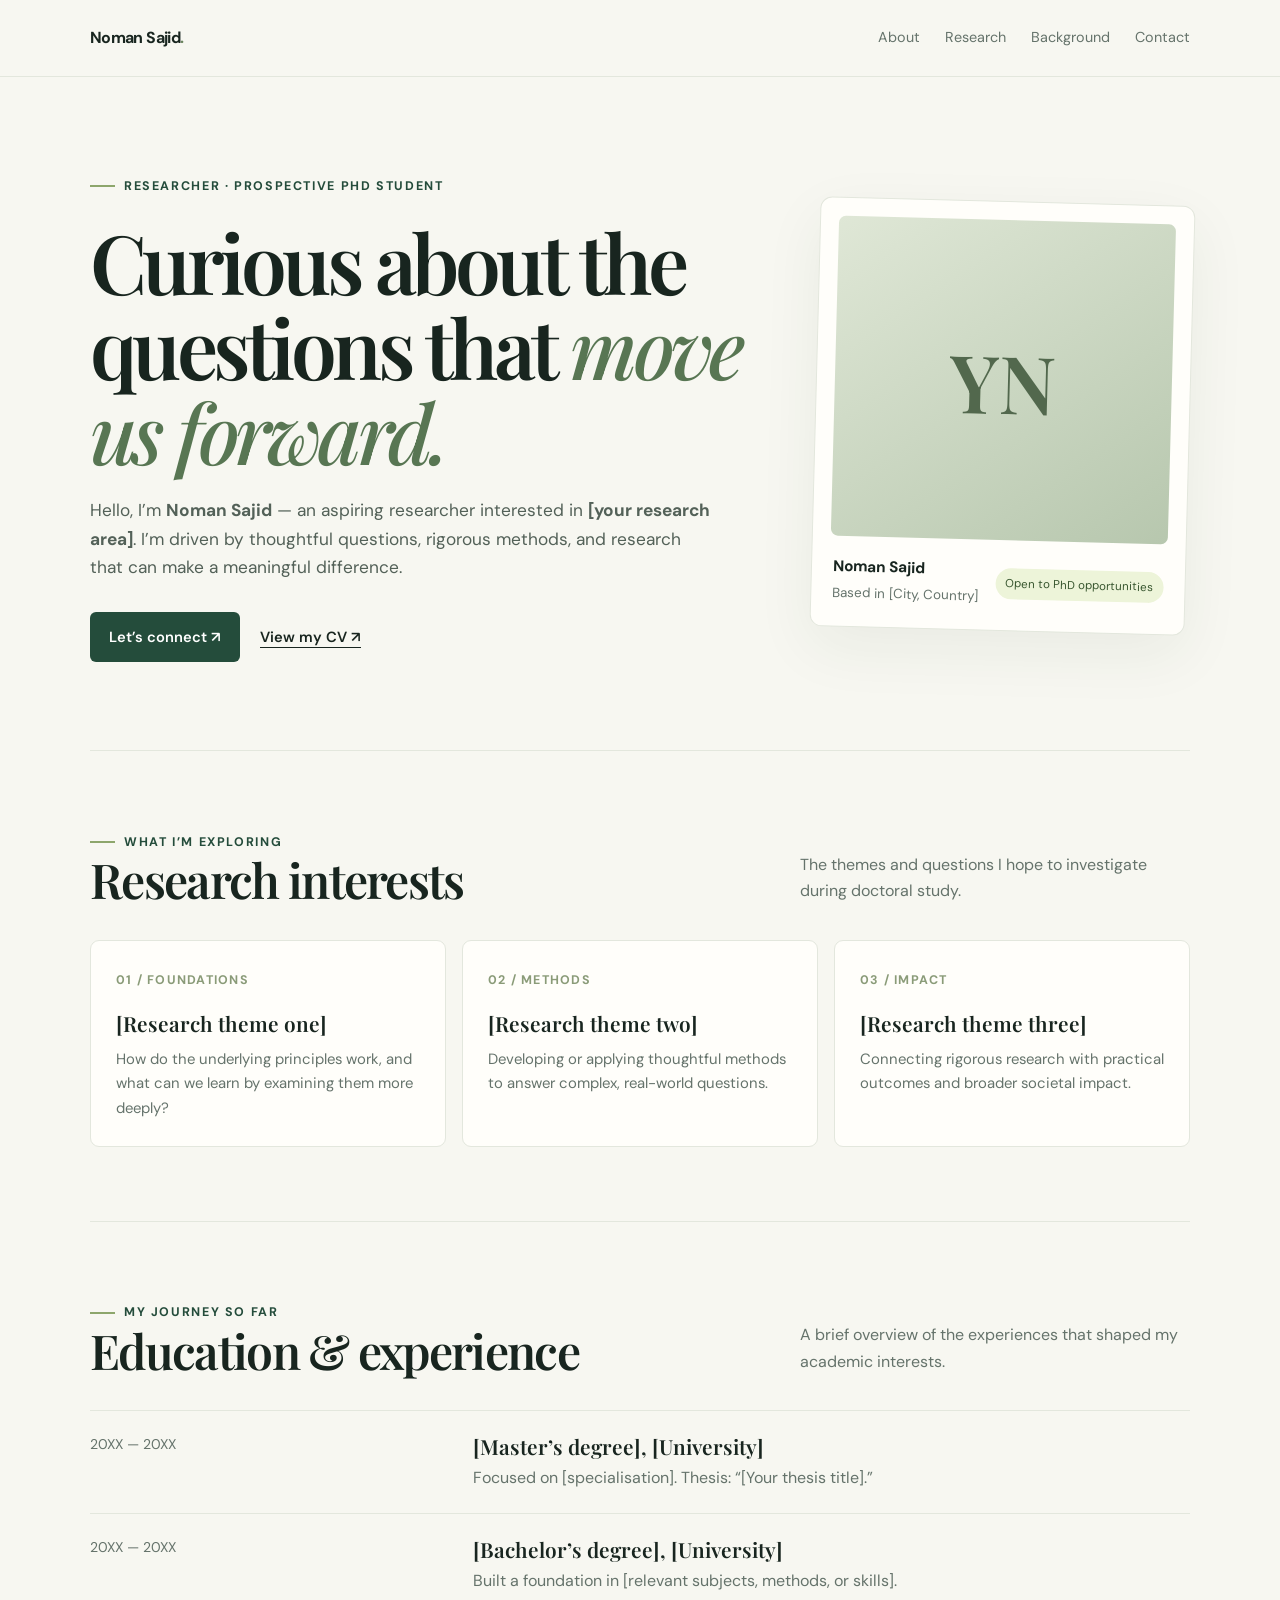
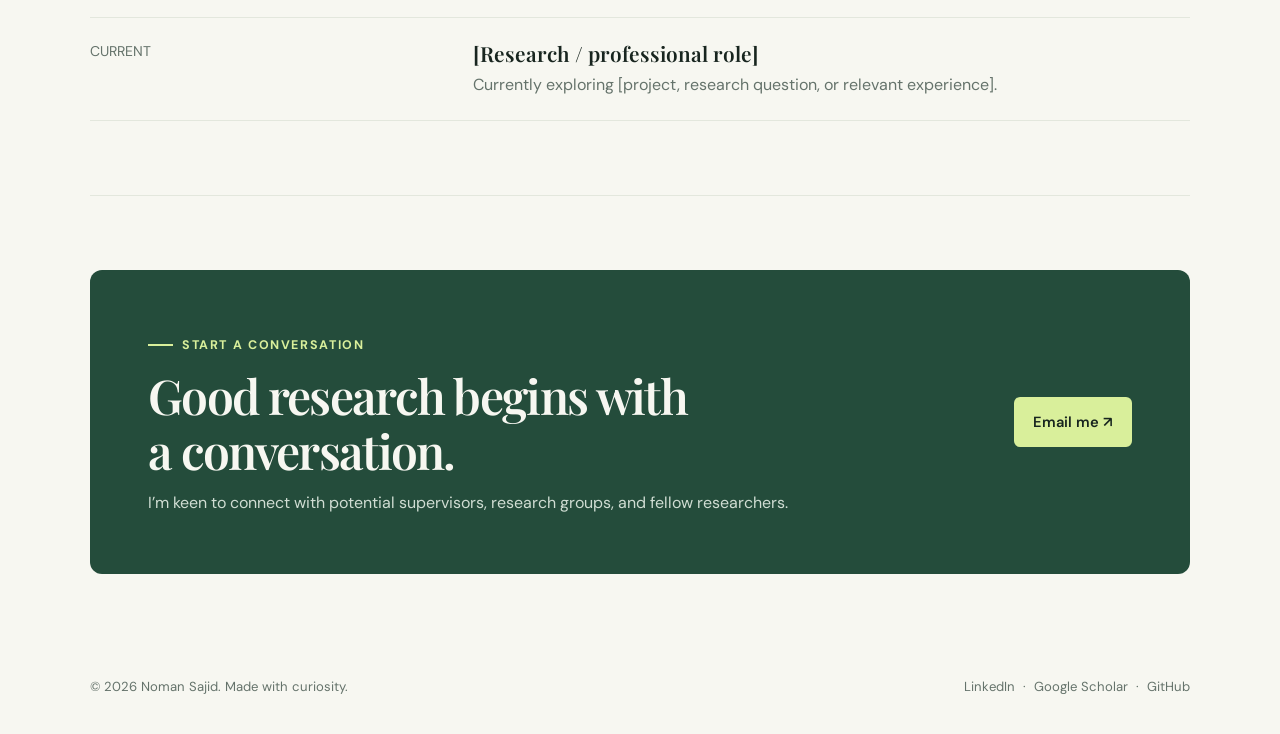
==== index.html @ c772f61f "changed the name" ====
<!DOCTYPE html>
<html lang="en">
<head>
  <meta charset="UTF-8" />
  <meta name="viewport" content="width=device-width, initial-scale=1.0" />
  <meta name="description" content="Academic profile, research interests, publications, and contact information." />
  <title>Noman Sajid — Prospective PhD Student</title>
  <link rel="preconnect" href="https://fonts.googleapis.com">
  <link rel="preconnect" href="https://fonts.gstatic.com" crossorigin>
  <link href="https://fonts.googleapis.com/css2?family=DM+Sans:wght@400;500;600;700&family=Playfair+Display:wght@500;600;700&display=swap" rel="stylesheet">
  <style>
    :root {
      --ink: #18251f;
      --muted: #65736b;
      --paper: #f7f7f1;
      --white: #fffefa;
      --green: #244c3b;
      --lime: #d9ef9b;
      --line: #e3e7dd;
      --serif: "Playfair Display", Georgia, serif;
      --sans: "DM Sans", Arial, sans-serif;
    }
    * { box-sizing: border-box; }
    html { scroll-behavior: smooth; }
    body { margin: 0; background: var(--paper); color: var(--ink); font-family: var(--sans); line-height: 1.65; }
    a { color: inherit; }
    .wrap { width: min(1100px, calc(100% - 48px)); margin: 0 auto; }
    header { padding: 25px 0; border-bottom: 1px solid var(--line); }
    .nav { display: flex; justify-content: space-between; align-items: center; gap: 24px; }
    .brand { font-weight: 700; letter-spacing: -.04em; text-decoration: none; }
    .brand span { color: #68835d; }
    nav { display: flex; gap: 25px; flex-wrap: wrap; }
    nav a { color: var(--muted); text-decoration: none; font-size: .9rem; }
    nav a:hover, .text-link:hover { color: var(--green); }
    .hero { display: grid; grid-template-columns: 1.4fr .8fr; gap: 70px; align-items: center; padding: 92px 0 88px; }
    .eyebrow { display: inline-flex; align-items: center; gap: 9px; color: var(--green); font-size: .78rem; font-weight: 700; letter-spacing: .13em; text-transform: uppercase; }
    .eyebrow:before { content: ""; width: 25px; height: 2px; background: #8da66c; }
    h1, h2, h3, p { margin-top: 0; }
    h1 { font: 600 clamp(3rem, 6.4vw, 5.6rem)/1.04 var(--serif); letter-spacing: -.055em; margin: 22px 0; max-width: 720px; }
    h1 em { color: #587653; font-weight: 500; }
    .intro { max-width: 620px; color: #536158; font-size: 1.08rem; }
    .actions { display: flex; align-items: center; gap: 20px; flex-wrap: wrap; margin-top: 30px; }
    .button { display: inline-block; padding: 13px 19px; background: var(--green); color: white; border-radius: 6px; font-size: .92rem; font-weight: 600; text-decoration: none; transition: transform .2s, background .2s; }
    .button:hover { background: #173628; transform: translateY(-2px); }
    .text-link { font-weight: 600; text-decoration-thickness: 1px; text-underline-offset: 5px; font-size: .92rem; }
    .profile-card { background: var(--white); padding: 18px; border: 1px solid var(--line); border-radius: 12px; box-shadow: 0 20px 60px #263c2710; transform: rotate(1.5deg); }
    .portrait { min-height: 320px; border-radius: 7px; background: linear-gradient(145deg, #dfe7d6, #b7c7ae); display: grid; place-items: center; color: #52684d; font: 600 5rem var(--serif); }
    .card-caption { padding: 18px 3px 2px; display: flex; justify-content: space-between; gap: 12px; align-items: center; }
    .card-caption strong { display: block; font-size: .96rem; }
    .card-caption small { color: var(--muted); }
    .status { background: #edf4d9; color: #38562f; border-radius: 30px; padding: 6px 10px; font-size: .72rem; white-space: nowrap; }
    .section { padding: 74px 0; border-top: 1px solid var(--line); }
    .section-head { display: flex; justify-content: space-between; gap: 30px; align-items: end; margin-bottom: 32px; }
    h2 { font: 600 clamp(2rem, 4vw, 3rem)/1.15 var(--serif); letter-spacing: -.035em; margin-bottom: 0; }
    .section-note { max-width: 390px; color: var(--muted); margin-bottom: 3px; }
    .research-grid { display: grid; grid-template-columns: repeat(3, 1fr); gap: 16px; }
    .research-card { background: var(--white); border: 1px solid var(--line); padding: 25px; border-radius: 9px; min-height: 205px; }
    .number { color: #8a9b78; font-size: .78rem; font-weight: 700; letter-spacing: .1em; }
    h3 { font: 600 1.3rem/1.3 var(--serif); margin: 18px 0 10px; }
    .research-card p { color: var(--muted); font-size: .93rem; margin-bottom: 0; }
    .timeline { display: grid; grid-template-columns: 1fr 2fr; gap: 24px; padding: 22px 0; border-top: 1px solid var(--line); }
    .timeline:last-child { border-bottom: 1px solid var(--line); }
    .when { color: var(--muted); font-size: .88rem; }
    .timeline h3 { margin: 0 0 5px; }
    .timeline p { color: var(--muted); margin: 0; }
    .contact { background: var(--green); color: #f7f7f1; border-radius: 12px; padding: clamp(28px, 6vw, 58px); display: flex; justify-content: space-between; align-items: center; gap: 32px; }
    .contact h2 { max-width: 550px; margin: 12px 0; }
    .contact p { color: #d0ddd3; margin-bottom: 0; }
    .contact .eyebrow { color: var(--lime); }
    .contact .eyebrow:before { background: var(--lime); }
    .contact .button { background: var(--lime); color: var(--ink); flex-shrink: 0; }
    .contact .button:hover { background: #e7f8b8; }
    footer { padding: 28px 0 36px; display: flex; justify-content: space-between; gap: 20px; color: var(--muted); font-size: .82rem; }
    footer a { text-decoration: none; }
    @media (max-width: 760px) {
      .wrap { width: min(100% - 32px, 600px); }
      .nav { align-items: flex-start; flex-direction: column; gap: 12px; }
      nav { gap: 16px; }
      .hero { grid-template-columns: 1fr; gap: 35px; padding: 60px 0; }
      .profile-card { max-width: 400px; transform: none; }
      .portrait { min-height: 260px; }
      .section { padding: 55px 0; }
      .section-head { display: block; }
      .section-note { margin-top: 14px; }
      .research-grid { grid-template-columns: 1fr; }
      .research-card { min-height: 0; }
      .timeline { grid-template-columns: 1fr; gap: 8px; }
      .contact { align-items: flex-start; flex-direction: column; }
      footer { flex-direction: column; }
    }
  </style>
</head>
<body>
  <header>
    <div class="wrap nav">
      <a class="brand" href="#top">Noman Sajid<span>.</span></a>
      <nav aria-label="Main navigation">
        <a href="#about">About</a>
        <a href="#research">Research</a>
        <a href="#background">Background</a>
        <a href="#contact">Contact</a>
      </nav>
    </div>
  </header>

  <main id="top" class="wrap">
    <section class="hero" id="about">
      <div>
        <div class="eyebrow">Researcher · Prospective PhD Student</div>
        <h1>Curious about the questions that <em>move us forward.</em></h1>
        <p class="intro">Hello, I’m <strong>Noman Sajid</strong> — an aspiring researcher interested in <strong>[your research area]</strong>. I’m driven by thoughtful questions, rigorous methods, and research that can make a meaningful difference.</p>
        <div class="actions">
          <a class="button" href="#contact">Let’s connect <span aria-hidden="true">↗</span></a>
          <a class="text-link" href="cv.pdf" target="_blank" rel="noopener">View my CV ↗</a>
        </div>
      </div>
      <aside class="profile-card" aria-label="Profile card">
        <!-- Replace the initials below with an image if you prefer:
             <img class="portrait" src="profile.jpg" alt="Portrait of Noman Sajid"> -->
        <div class="portrait" aria-label="Profile photo placeholder">YN</div>
        <div class="card-caption">
          <div><strong>Noman Sajid</strong><small>Based in [City, Country]</small></div>
          <span class="status">Open to PhD opportunities</span>
        </div>
      </aside>
    </section>

    <section class="section" id="research">
      <div class="section-head">
        <div><div class="eyebrow">What I’m exploring</div><h2>Research interests</h2></div>
        <p class="section-note">The themes and questions I hope to investigate during doctoral study.</p>
      </div>
      <div class="research-grid">
        <article class="research-card">
          <span class="number">01 / FOUNDATIONS</span>
          <h3>[Research theme one]</h3>
          <p>How do the underlying principles work, and what can we learn by examining them more deeply?</p>
        </article>
        <article class="research-card">
          <span class="number">02 / METHODS</span>
          <h3>[Research theme two]</h3>
          <p>Developing or applying thoughtful methods to answer complex, real-world questions.</p>
        </article>
        <article class="research-card">
          <span class="number">03 / IMPACT</span>
          <h3>[Research theme three]</h3>
          <p>Connecting rigorous research with practical outcomes and broader societal impact.</p>
        </article>
      </div>
    </section>

    <section class="section" id="background">
      <div class="section-head">
        <div><div class="eyebrow">My journey so far</div><h2>Education & experience</h2></div>
        <p class="section-note">A brief overview of the experiences that shaped my academic interests.</p>
      </div>
      <div class="timeline">
        <div class="when">20XX — 20XX</div>
        <div><h3>[Master’s degree], [University]</h3><p>Focused on [specialisation]. Thesis: “[Your thesis title].”</p></div>
      </div>
      <div class="timeline">
        <div class="when">20XX — 20XX</div>
        <div><h3>[Bachelor’s degree], [University]</h3><p>Built a foundation in [relevant subjects, methods, or skills].</p></div>
      </div>
      <div class="timeline">
        <div class="when">CURRENT</div>
        <div><h3>[Research / professional role]</h3><p>Currently exploring [project, research question, or relevant experience].</p></div>
      </div>
    </section>

    <section class="section" id="contact">
      <div class="contact">
        <div>
          <div class="eyebrow">Start a conversation</div>
          <h2>Good research begins with a conversation.</h2>
          <p>I’m keen to connect with potential supervisors, research groups, and fellow researchers.</p>
        </div>
        <a class="button" href="mailto:your.email@example.com">Email me ↗</a>
      </div>
    </section>
  </main>

  <footer class="wrap">
    <span>© <span id="year"></span> Noman Sajid. Made with curiosity.</span>
    <span><a href="https://www.linkedin.com/" target="_blank" rel="noopener">LinkedIn</a> &nbsp;·&nbsp; <a href="https://scholar.google.com/" target="_blank" rel="noopener">Google Scholar</a> &nbsp;·&nbsp; <a href="https://github.com/" target="_blank" rel="noopener">GitHub</a></span>
  </footer>
  <script>document.getElementById("year").textContent = new Date().getFullYear();</script>
</body>
</html>
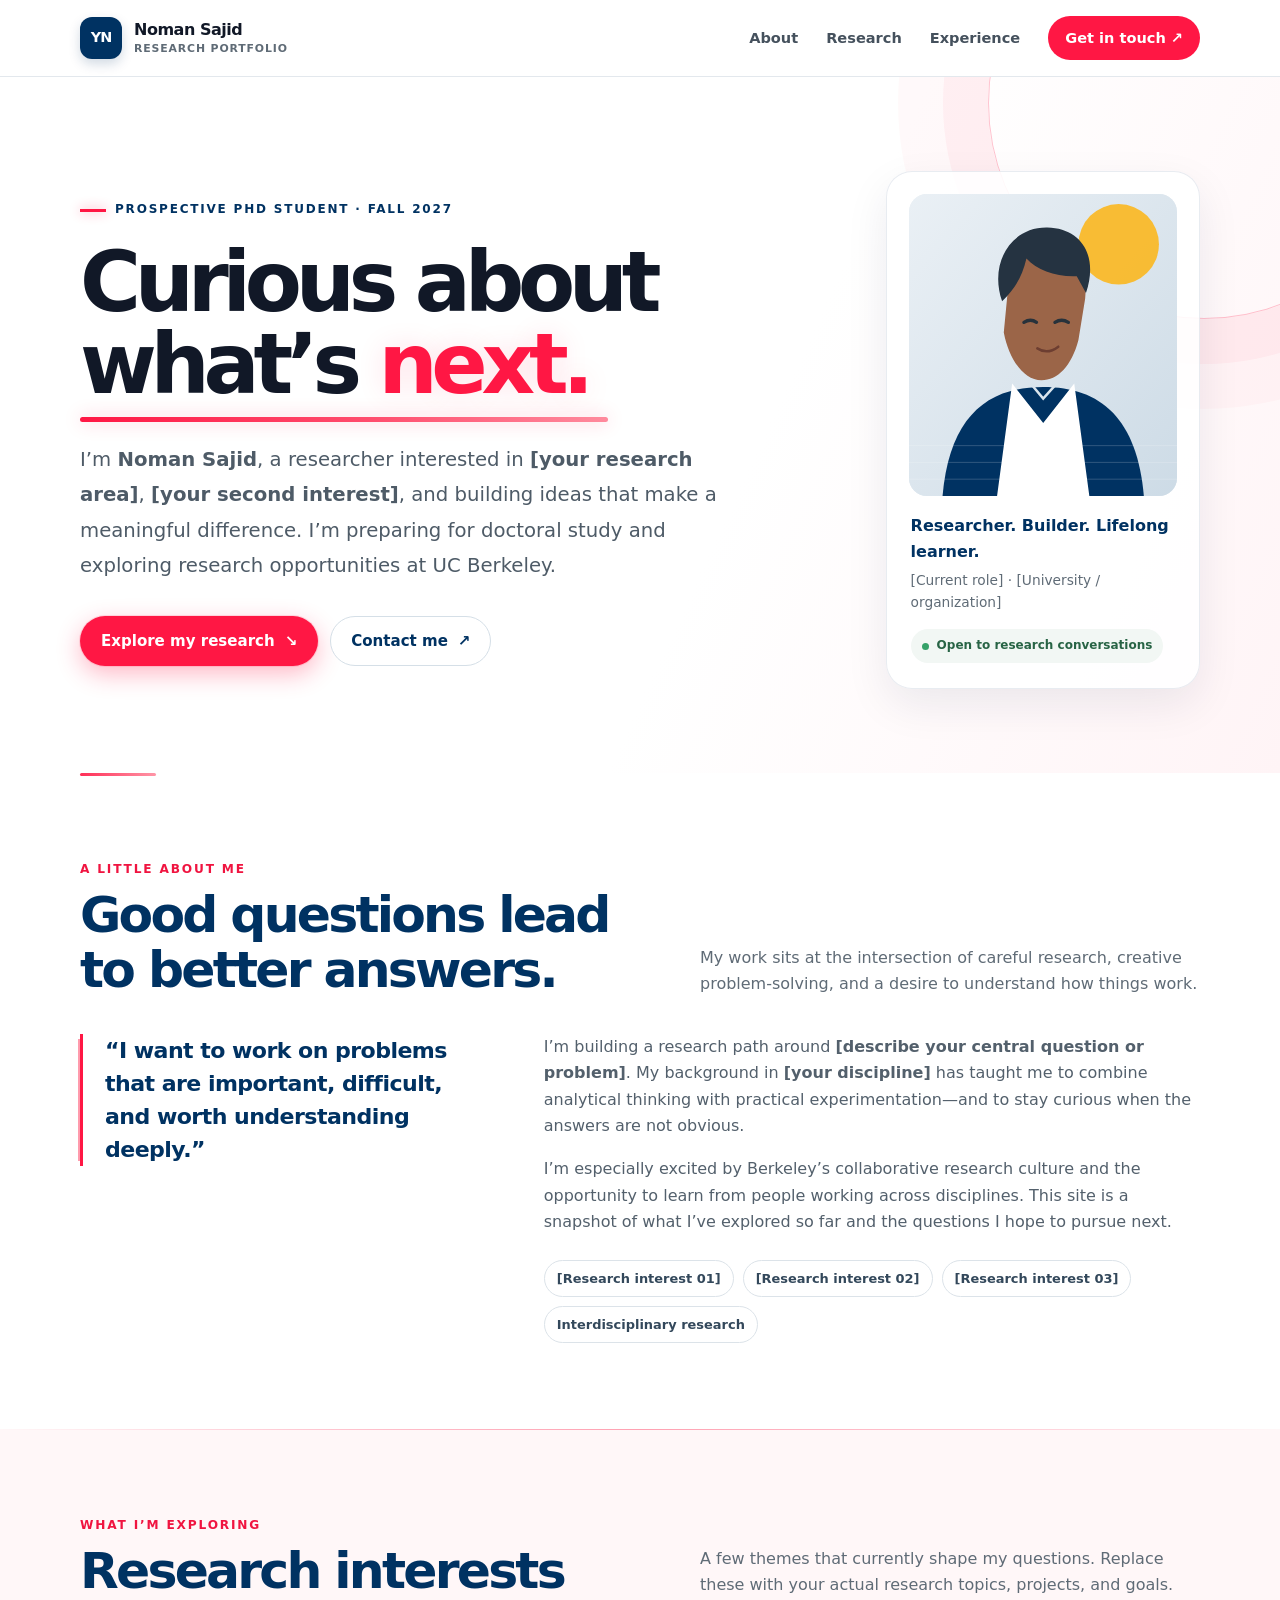
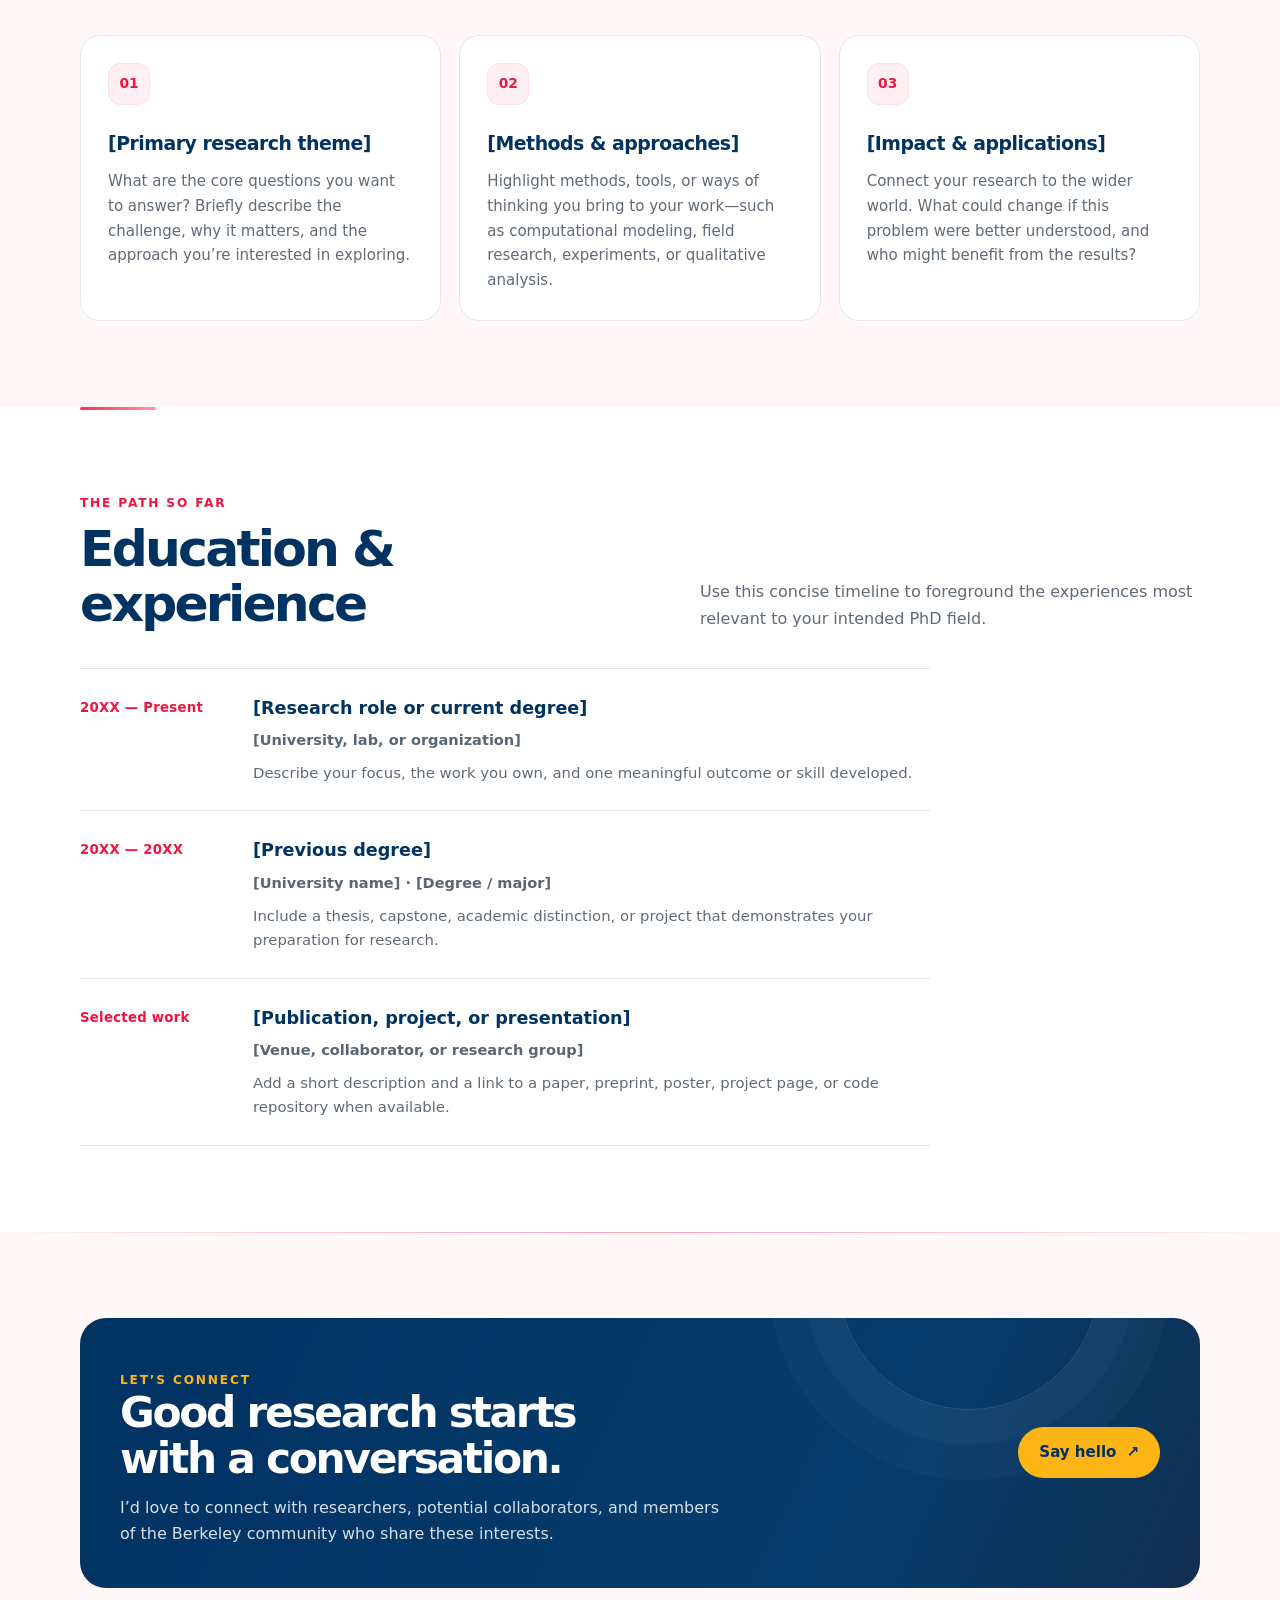
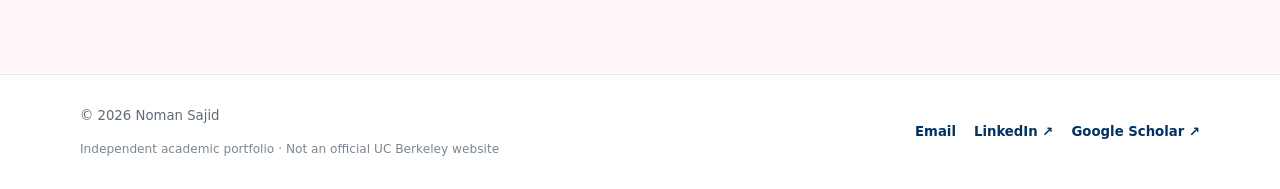
==== commit f7ce08ad: "Revise index.html for improved layout and accessibility Updated the HTML structure and styling for a" ====
--- a/index.html
+++ b/index.html
@@ -1,189 +1,319 @@
 <!DOCTYPE html>
 <html lang="en">
 <head>
-  <meta charset="UTF-8" />
-  <meta name="viewport" content="width=device-width, initial-scale=1.0" />
-  <meta name="description" content="Academic profile, research interests, publications, and contact information." />
-  <title>Noman Sajid — Prospective PhD Student</title>
-  <link rel="preconnect" href="https://fonts.googleapis.com">
-  <link rel="preconnect" href="https://fonts.gstatic.com" crossorigin>
-  <link href="https://fonts.googleapis.com/css2?family=DM+Sans:wght@400;500;600;700&family=Playfair+Display:wght@500;600;700&display=swap" rel="stylesheet">
+  <meta charset="utf-8">
+  <meta name="viewport" content="width=device-width, initial-scale=1">
+  <meta name="theme-color" content="#ffffff">
+  <meta name="description" content="Academic profile and research portfolio of a prospective PhD student interested in research, collaboration, and graduate study at UC Berkeley.">
+  <title>Noman Sajid — Research & Ideas</title>
   <style>
     :root {
-      --ink: #18251f;
-      --muted: #65736b;
-      --paper: #f7f7f1;
-      --white: #fffefa;
-      --green: #244c3b;
-      --lime: #d9ef9b;
-      --line: #e3e7dd;
-      --serif: "Playfair Display", Georgia, serif;
-      --sans: "DM Sans", Arial, sans-serif;
+      --blue: #003262;
+      --blue-2: #0b4778;
+      --gold: #fdb515;
+      --red: #ff1744;
+      --ink: #111827;
+      --muted: #5f6b76;
+      --paper: #ffffff;
+      --soft: #fff7f8;
+      --line: #e3e8ed;
+      --radius: 20px;
+      --shadow: 0 16px 44px rgba(0, 30, 65, .08);
     }
     * { box-sizing: border-box; }
     html { scroll-behavior: smooth; }
-    body { margin: 0; background: var(--paper); color: var(--ink); font-family: var(--sans); line-height: 1.65; }
+    body {
+      margin: 0; background: var(--paper); color: var(--ink);
+      font-family: Inter, ui-sans-serif, system-ui, -apple-system, BlinkMacSystemFont, "Segoe UI", sans-serif;
+      line-height: 1.65; -webkit-font-smoothing: antialiased;
+    }
     a { color: inherit; }
-    .wrap { width: min(1100px, calc(100% - 48px)); margin: 0 auto; }
-    header { padding: 25px 0; border-bottom: 1px solid var(--line); }
-    .nav { display: flex; justify-content: space-between; align-items: center; gap: 24px; }
-    .brand { font-weight: 700; letter-spacing: -.04em; text-decoration: none; }
-    .brand span { color: #68835d; }
-    nav { display: flex; gap: 25px; flex-wrap: wrap; }
-    nav a { color: var(--muted); text-decoration: none; font-size: .9rem; }
-    nav a:hover, .text-link:hover { color: var(--green); }
-    .hero { display: grid; grid-template-columns: 1.4fr .8fr; gap: 70px; align-items: center; padding: 92px 0 88px; }
-    .eyebrow { display: inline-flex; align-items: center; gap: 9px; color: var(--green); font-size: .78rem; font-weight: 700; letter-spacing: .13em; text-transform: uppercase; }
-    .eyebrow:before { content: ""; width: 25px; height: 2px; background: #8da66c; }
-    h1, h2, h3, p { margin-top: 0; }
-    h1 { font: 600 clamp(3rem, 6.4vw, 5.6rem)/1.04 var(--serif); letter-spacing: -.055em; margin: 22px 0; max-width: 720px; }
-    h1 em { color: #587653; font-weight: 500; }
-    .intro { max-width: 620px; color: #536158; font-size: 1.08rem; }
-    .actions { display: flex; align-items: center; gap: 20px; flex-wrap: wrap; margin-top: 30px; }
-    .button { display: inline-block; padding: 13px 19px; background: var(--green); color: white; border-radius: 6px; font-size: .92rem; font-weight: 600; text-decoration: none; transition: transform .2s, background .2s; }
-    .button:hover { background: #173628; transform: translateY(-2px); }
-    .text-link { font-weight: 600; text-decoration-thickness: 1px; text-underline-offset: 5px; font-size: .92rem; }
-    .profile-card { background: var(--white); padding: 18px; border: 1px solid var(--line); border-radius: 12px; box-shadow: 0 20px 60px #263c2710; transform: rotate(1.5deg); }
-    .portrait { min-height: 320px; border-radius: 7px; background: linear-gradient(145deg, #dfe7d6, #b7c7ae); display: grid; place-items: center; color: #52684d; font: 600 5rem var(--serif); }
-    .card-caption { padding: 18px 3px 2px; display: flex; justify-content: space-between; gap: 12px; align-items: center; }
-    .card-caption strong { display: block; font-size: .96rem; }
-    .card-caption small { color: var(--muted); }
-    .status { background: #edf4d9; color: #38562f; border-radius: 30px; padding: 6px 10px; font-size: .72rem; white-space: nowrap; }
-    .section { padding: 74px 0; border-top: 1px solid var(--line); }
-    .section-head { display: flex; justify-content: space-between; gap: 30px; align-items: end; margin-bottom: 32px; }
-    h2 { font: 600 clamp(2rem, 4vw, 3rem)/1.15 var(--serif); letter-spacing: -.035em; margin-bottom: 0; }
-    .section-note { max-width: 390px; color: var(--muted); margin-bottom: 3px; }
-    .research-grid { display: grid; grid-template-columns: repeat(3, 1fr); gap: 16px; }
-    .research-card { background: var(--white); border: 1px solid var(--line); padding: 25px; border-radius: 9px; min-height: 205px; }
-    .number { color: #8a9b78; font-size: .78rem; font-weight: 700; letter-spacing: .1em; }
-    h3 { font: 600 1.3rem/1.3 var(--serif); margin: 18px 0 10px; }
-    .research-card p { color: var(--muted); font-size: .93rem; margin-bottom: 0; }
-    .timeline { display: grid; grid-template-columns: 1fr 2fr; gap: 24px; padding: 22px 0; border-top: 1px solid var(--line); }
-    .timeline:last-child { border-bottom: 1px solid var(--line); }
-    .when { color: var(--muted); font-size: .88rem; }
-    .timeline h3 { margin: 0 0 5px; }
-    .timeline p { color: var(--muted); margin: 0; }
-    .contact { background: var(--green); color: #f7f7f1; border-radius: 12px; padding: clamp(28px, 6vw, 58px); display: flex; justify-content: space-between; align-items: center; gap: 32px; }
-    .contact h2 { max-width: 550px; margin: 12px 0; }
-    .contact p { color: #d0ddd3; margin-bottom: 0; }
-    .contact .eyebrow { color: var(--lime); }
-    .contact .eyebrow:before { background: var(--lime); }
-    .contact .button { background: var(--lime); color: var(--ink); flex-shrink: 0; }
-    .contact .button:hover { background: #e7f8b8; }
-    footer { padding: 28px 0 36px; display: flex; justify-content: space-between; gap: 20px; color: var(--muted); font-size: .82rem; }
-    footer a { text-decoration: none; }
-    @media (max-width: 760px) {
-      .wrap { width: min(100% - 32px, 600px); }
-      .nav { align-items: flex-start; flex-direction: column; gap: 12px; }
-      nav { gap: 16px; }
-      .hero { grid-template-columns: 1fr; gap: 35px; padding: 60px 0; }
-      .profile-card { max-width: 400px; transform: none; }
-      .portrait { min-height: 260px; }
-      .section { padding: 55px 0; }
-      .section-head { display: block; }
-      .section-note { margin-top: 14px; }
-      .research-grid { grid-template-columns: 1fr; }
+    a:focus-visible, button:focus-visible { outline: 3px solid var(--gold); outline-offset: 4px; }
+    .container { width: min(1120px, calc(100% - 48px)); margin-inline: auto; }
+    .topbar { border-bottom: 1px solid var(--line); background: rgba(255,255,255,.92); position: sticky; top: 0; z-index: 10; backdrop-filter: blur(14px); }
+    .nav { min-height: 76px; display: flex; align-items: center; justify-content: space-between; gap: 24px; }
+    .brand { display: inline-flex; align-items: center; gap: 12px; text-decoration: none; font-weight: 800; letter-spacing: -.03em; }
+    .brand-mark { display: grid; place-items: center; width: 42px; height: 42px; background: var(--blue); color: white; border-radius: 12px; font-size: .9rem; letter-spacing: -.06em; box-shadow: 0 5px 12px rgba(0,50,98,.18); }
+    .brand-name { line-height: 1.15; }
+    .brand-name small { display: block; margin-top: 4px; font-size: .68rem; color: var(--muted); font-weight: 600; letter-spacing: .08em; text-transform: uppercase; }
+    .nav-links { display: flex; align-items: center; gap: 28px; }
+    .nav-links a { text-decoration: none; color: #45515d; font-size: .91rem; font-weight: 650; transition: color .2s; }
+    .nav-links a:hover { color: var(--red); }
+    .nav-links .contact-link { color: white; background: var(--red); padding: 10px 17px; border-radius: 999px; }
+    .nav-links .contact-link:hover { color: white; background: #e60035; box-shadow: 0 0 22px rgba(255,23,68,.28); }
+    .menu-toggle { display: none; border: 1px solid var(--line); border-radius: 10px; padding: 9px 12px; background: white; color: var(--ink); font: inherit; font-weight: 700; }
+    .hero { position: relative; overflow: hidden; padding: 94px 0 84px; background: linear-gradient(115deg, #fff 0%, #fff 58%, #fff4f6 100%); }
+    .hero::before { content: ""; position: absolute; width: 430px; height: 430px; right: -140px; top: -190px; border: 1px solid rgba(255,23,68,.25); border-radius: 50%; box-shadow: 0 0 0 45px rgba(255,23,68,.045), 0 0 0 90px rgba(255,23,68,.025); pointer-events: none; }
+    .hero-grid { position: relative; display: grid; grid-template-columns: minmax(0, 1.4fr) minmax(270px, .6fr); align-items: center; gap: 72px; }
+    .eyebrow { display: inline-flex; align-items: center; gap: 9px; color: var(--blue); text-transform: uppercase; font-size: .75rem; letter-spacing: .15em; font-weight: 800; }
+    .eyebrow::before { content: ""; width: 26px; height: 3px; background: var(--red); box-shadow: 0 0 12px rgba(255,23,68,.48); }
+    h1 { max-width: 760px; margin: 22px 0 20px; font-size: clamp(3rem, 6.5vw, 5.7rem); line-height: .99; letter-spacing: -.075em; font-weight: 800; }
+    h1 .accent {
+      color: var(--red);
+      text-shadow: 0 0 28px rgba(255,23,68,.13);
+      position: relative;
+    }
+    h1 .accent::after {
+      content: ""; display: block; height: 5px; width: 72%; margin-top: 10px;
+      border-radius: 99px;
+      background: linear-gradient(90deg, #ff1744 0%, #ff4d6d 55%, #ff8a9d 100%);
+      box-shadow: 0 0 18px rgba(255,23,68,.28);
+    }
+    .hero-copy { max-width: 660px; color: #4e5b67; font-size: clamp(1.06rem, 1.7vw, 1.23rem); line-height: 1.8; }
+    .hero-actions { display: flex; flex-wrap: wrap; gap: 12px; margin-top: 32px; }
+    .btn { display: inline-flex; align-items: center; justify-content: center; gap: 10px; min-height: 48px; padding: 12px 20px; border: 1px solid transparent; border-radius: 999px; text-decoration: none; font-size: .94rem; font-weight: 750; transition: transform .2s, background .2s, box-shadow .2s; }
+    .btn:hover { transform: translateY(-2px); }
+    .btn-primary { color: white; background: var(--red); box-shadow: 0 8px 24px rgba(255,23,68,.30), 0 0 0 1px rgba(255,23,68,.12); }
+    .btn-primary:hover { background: #e60035; box-shadow: 0 10px 30px rgba(255,23,68,.38); }
+    .btn-secondary { color: var(--blue); background: white; border-color: #d5dfe7; }
+    .btn-secondary:hover { box-shadow: 0 8px 20px rgba(0,50,98,.08); }
+    .profile-card { position: relative; padding: 22px; border: 1px solid rgba(0,50,98,.09); border-radius: 26px; background: rgba(255,255,255,.88); box-shadow: var(--shadow); }
+    .portrait { aspect-ratio: 4 / 4.5; border-radius: 18px; background: linear-gradient(145deg, #eaf0f5, #dce5ec); overflow: hidden; display: grid; place-items: center; position: relative; }
+    .portrait svg { width: 100%; height: 100%; }
+    .portrait-note { margin: 17px 2px 3px; }
+    .portrait-note strong { display: block; font-size: 1rem; color: var(--blue); }
+    .portrait-note span { display: block; color: var(--muted); font-size: .86rem; margin-top: 3px; }
+    .availability { display: inline-flex; align-items: center; gap: 8px; margin-top: 15px; padding: 7px 11px; background: #f2f7f4; color: #286445; border-radius: 999px; font-size: .75rem; font-weight: 750; }
+    .availability::before { content: ""; width: 7px; height: 7px; background: #36a269; border-radius: 50%; }
+    .section { padding: 86px 0; position: relative; }
+    .section:not(.section-soft)::before {
+      content: ""; position: absolute; top: 0; left: max(24px, calc((100% - 1120px) / 2));
+      width: 76px; height: 3px; border-radius: 99px;
+      background: linear-gradient(90deg, #ff1744, #ff8a9d);
+      opacity: .9;
+    }
+    .section-soft::before {
+      content: ""; position: absolute; top: 0; left: 0; right: 0; height: 1px;
+      background: linear-gradient(90deg, transparent, rgba(255,23,68,.22), rgba(255,90,120,.55), rgba(255,23,68,.22), transparent);
+    }
+    .section-soft { background: var(--soft); }
+    .section-head { display: flex; align-items: end; justify-content: space-between; gap: 24px; margin-bottom: 36px; }
+    .section-kicker { margin: 0 0 8px; color: #f01440; font-size: .76rem; text-transform: uppercase; letter-spacing: .15em; font-weight: 850; }
+    h2 { margin: 0; color: var(--blue); font-size: clamp(2rem, 4vw, 3.15rem); line-height: 1.1; letter-spacing: -.055em; }
+    .section-intro { max-width: 500px; color: var(--muted); margin: 0; }
+    .about-grid { display: grid; grid-template-columns: .75fr 1.25fr; gap: 70px; align-items: start; }
+    .about-statement { padding-left: 22px; border-left: 3px solid #ff1744; box-shadow: -7px 0 0 -5px #ff9bad; color: var(--blue); font-size: 1.38rem; line-height: 1.5; font-weight: 700; letter-spacing: -.025em; }
+    .about-copy p { margin: 0 0 17px; color: #53606c; }
+    .tag-list { display: flex; flex-wrap: wrap; gap: 9px; margin-top: 24px; }
+    .tag { padding: 7px 12px; border: 1px solid #dce3e9; border-radius: 999px; color: #33485b; background: white; font-size: .81rem; font-weight: 650; }
+    .cards { display: grid; grid-template-columns: repeat(3, minmax(0, 1fr)); gap: 18px; }
+    .research-card { min-height: 255px; padding: 27px; background: white; border: 1px solid var(--line); border-radius: var(--radius); transition: transform .22s, box-shadow .22s, border-color .22s; }
+    .research-card:hover { transform: translateY(-4px); border-color: #ff9bad; box-shadow: 0 18px 44px rgba(255,23,68,.09); }
+    .card-number { display: grid; place-items: center; width: 42px; height: 42px; border-radius: 13px; color: #f01440; background: #fff0f3; box-shadow: inset 0 0 0 1px rgba(255,23,68,.08); font-weight: 850; font-size: .86rem; }
+    .research-card h3 { margin: 23px 0 10px; color: var(--blue); font-size: 1.18rem; letter-spacing: -.025em; }
+    .research-card p { margin: 0; color: var(--muted); font-size: .94rem; }
+    .timeline { display: grid; gap: 0; max-width: 850px; }
+    .timeline-item { display: grid; grid-template-columns: 145px 1fr; gap: 28px; padding: 25px 0; border-bottom: 1px solid var(--line); }
+    .timeline-item:first-child { border-top: 1px solid var(--line); }
+    .timeline-date { color: #f01440; font-size: .83rem; font-weight: 800; letter-spacing: .02em; padding-top: 3px; }
+    .timeline-item h3 { margin: 0 0 5px; color: var(--blue); font-size: 1.1rem; }
+    .timeline-item .org { color: #586775; font-size: .91rem; font-weight: 650; }
+    .timeline-item p { margin: 9px 0 0; color: var(--muted); font-size: .93rem; }
+    .callout { display: grid; grid-template-columns: 1fr auto; gap: 30px; align-items: center; padding: 40px; color: white; background: linear-gradient(115deg, #003262 0%, #063c6b 72%, #102e50 100%); border-radius: 26px; position: relative; overflow: hidden; }\n    .callout::before { content: ""; position: absolute; inset: 0 auto 0 0; width: 5px; background: linear-gradient(180deg, #ff1744, #ff8a9d, #e60035); box-shadow: 0 0 22px rgba(255,23,68,.42); }
+    .callout::after { content: ""; position: absolute; width: 260px; height: 260px; border: 1px solid rgba(255,255,255,.13); border-radius: 50%; right: 100px; top: -170px; box-shadow: 0 0 0 35px rgba(255,255,255,.025), 0 0 0 70px rgba(255,255,255,.025); }
+    .callout > * { position: relative; z-index: 1; }
+    .callout h2 { color: white; font-size: clamp(1.8rem, 3.5vw, 2.65rem); }
+    .callout p { max-width: 600px; margin: 12px 0 0; color: #d5e0ea; }
+    .callout .btn { white-space: nowrap; color: var(--blue); background: var(--gold); }
+    .callout .btn:hover { background: #ffca43; box-shadow: 0 0 24px rgba(253,181,21,.24); }
+    footer { padding: 30px 0; border-top: 1px solid var(--line); }
+    .footer-inner { display: flex; justify-content: space-between; align-items: center; gap: 18px; color: var(--muted); font-size: .83rem; }
+    .footer-links { display: flex; gap: 18px; flex-wrap: wrap; }
+    .footer-links a { color: var(--blue); text-decoration: none; font-weight: 700; }
+    .footer-links a:hover { color: var(--red); }
+    .edit-note { margin-top: 12px; color: #7a8792; font-size: .76rem; }
+    @media (max-width: 850px) {
+      .hero-grid { grid-template-columns: 1fr; gap: 38px; }
+      .profile-card { max-width: 380px; }
+      .hero { padding: 68px 0; }
+      .about-grid { grid-template-columns: 1fr; gap: 30px; }
+      .cards { grid-template-columns: 1fr 1fr; }
+      .section-head { align-items: start; flex-direction: column; }
+      .callout { grid-template-columns: 1fr; padding: 32px; }
+      .callout .btn { justify-self: start; }
+    }
+    @media (max-width: 620px) {
+      .container { width: min(100% - 32px, 1120px); }
+      .nav { min-height: 68px; }
+      .menu-toggle { display: inline-flex; }
+      .nav-links { display: none; position: absolute; top: 68px; left: 0; right: 0; padding: 18px 24px 24px; background: white; border-bottom: 1px solid var(--line); flex-direction: column; align-items: stretch; gap: 16px; }
+      .nav-links.open { display: flex; }
+      .nav-links .contact-link { text-align: center; }
+      h1 { font-size: clamp(2.85rem, 15vw, 4.4rem); }
+      .hero { padding: 56px 0; }
+      .section { padding: 64px 0; }
+      .cards { grid-template-columns: 1fr; }
       .research-card { min-height: 0; }
-      .timeline { grid-template-columns: 1fr; gap: 8px; }
-      .contact { align-items: flex-start; flex-direction: column; }
-      footer { flex-direction: column; }
+      .timeline-item { grid-template-columns: 1fr; gap: 7px; }
+      .footer-inner { flex-direction: column; align-items: flex-start; }
+      .callout { padding: 26px; }
+    }
+    @media (prefers-reduced-motion: reduce) {
+      html { scroll-behavior: auto; }
+      *, *::before, *::after { transition-duration: .01ms !important; animation-duration: .01ms !important; }
     }
   </style>
 </head>
 <body>
-  <header>
-    <div class="wrap nav">
-      <a class="brand" href="#top">Noman Sajid<span>.</span></a>
-      <nav aria-label="Main navigation">
+  <header class="topbar">
+    <div class="container nav">
+      <a class="brand" href="#home" aria-label="Noman Sajid home">
+        <span class="brand-mark">YN</span>
+        <span class="brand-name">Noman Sajid<small>Research portfolio</small></span>
+      </a>
+      <button class="menu-toggle" id="menuToggle" aria-expanded="false" aria-controls="navLinks">Menu</button>
+      <nav class="nav-links" id="navLinks" aria-label="Main navigation">
         <a href="#about">About</a>
         <a href="#research">Research</a>
-        <a href="#background">Background</a>
-        <a href="#contact">Contact</a>
+        <a href="#experience">Experience</a>
+        <a href="#contact" class="contact-link">Get in touch ↗</a>
       </nav>
     </div>
   </header>
 
-  <main id="top" class="wrap">
-    <section class="hero" id="about">
-      <div>
-        <div class="eyebrow">Researcher · Prospective PhD Student</div>
-        <h1>Curious about the questions that <em>move us forward.</em></h1>
-        <p class="intro">Hello, I’m <strong>Noman Sajid</strong> — an aspiring researcher interested in <strong>[your research area]</strong>. I’m driven by thoughtful questions, rigorous methods, and research that can make a meaningful difference.</p>
-        <div class="actions">
-          <a class="button" href="#contact">Let’s connect <span aria-hidden="true">↗</span></a>
-          <a class="text-link" href="cv.pdf" target="_blank" rel="noopener">View my CV ↗</a>
-        </div>
-      </div>
-      <aside class="profile-card" aria-label="Profile card">
-        <!-- Replace the initials below with an image if you prefer:
-             <img class="portrait" src="profile.jpg" alt="Portrait of Noman Sajid"> -->
-        <div class="portrait" aria-label="Profile photo placeholder">YN</div>
-        <div class="card-caption">
-          <div><strong>Noman Sajid</strong><small>Based in [City, Country]</small></div>
-          <span class="status">Open to PhD opportunities</span>
-        </div>
-      </aside>
-    </section>
-
-    <section class="section" id="research">
-      <div class="section-head">
-        <div><div class="eyebrow">What I’m exploring</div><h2>Research interests</h2></div>
-        <p class="section-note">The themes and questions I hope to investigate during doctoral study.</p>
-      </div>
-      <div class="research-grid">
-        <article class="research-card">
-          <span class="number">01 / FOUNDATIONS</span>
-          <h3>[Research theme one]</h3>
-          <p>How do the underlying principles work, and what can we learn by examining them more deeply?</p>
-        </article>
-        <article class="research-card">
-          <span class="number">02 / METHODS</span>
-          <h3>[Research theme two]</h3>
-          <p>Developing or applying thoughtful methods to answer complex, real-world questions.</p>
-        </article>
-        <article class="research-card">
-          <span class="number">03 / IMPACT</span>
-          <h3>[Research theme three]</h3>
-          <p>Connecting rigorous research with practical outcomes and broader societal impact.</p>
-        </article>
-      </div>
-    </section>
-
-    <section class="section" id="background">
-      <div class="section-head">
-        <div><div class="eyebrow">My journey so far</div><h2>Education & experience</h2></div>
-        <p class="section-note">A brief overview of the experiences that shaped my academic interests.</p>
-      </div>
-      <div class="timeline">
-        <div class="when">20XX — 20XX</div>
-        <div><h3>[Master’s degree], [University]</h3><p>Focused on [specialisation]. Thesis: “[Your thesis title].”</p></div>
-      </div>
-      <div class="timeline">
-        <div class="when">20XX — 20XX</div>
-        <div><h3>[Bachelor’s degree], [University]</h3><p>Built a foundation in [relevant subjects, methods, or skills].</p></div>
-      </div>
-      <div class="timeline">
-        <div class="when">CURRENT</div>
-        <div><h3>[Research / professional role]</h3><p>Currently exploring [project, research question, or relevant experience].</p></div>
-      </div>
-    </section>
-
-    <section class="section" id="contact">
-      <div class="contact">
+  <main>
+    <section class="hero" id="home">
+      <div class="container hero-grid">
         <div>
-          <div class="eyebrow">Start a conversation</div>
-          <h2>Good research begins with a conversation.</h2>
-          <p>I’m keen to connect with potential supervisors, research groups, and fellow researchers.</p>
-        </div>
-        <a class="button" href="mailto:your.email@example.com">Email me ↗</a>
+          <div class="eyebrow">Prospective PhD student · Fall 2027</div>
+          <h1>Curious about<br>what’s <span class="accent">next.</span></h1>
+          <p class="hero-copy">I’m <strong>Noman Sajid</strong>, a researcher interested in <strong>[your research area]</strong>, <strong>[your second interest]</strong>, and building ideas that make a meaningful difference. I’m preparing for doctoral study and exploring research opportunities at UC Berkeley.</p>
+          <div class="hero-actions">
+            <a class="btn btn-primary" href="#research">Explore my research <span aria-hidden="true">↘</span></a>
+            <a class="btn btn-secondary" href="mailto:your.email@example.com">Contact me <span aria-hidden="true">↗</span></a>
+          </div>
+        </div>
+        <aside class="profile-card" aria-label="Profile">
+          <div class="portrait">
+            <svg viewBox="0 0 320 360" role="img" aria-label="Illustrated placeholder for a profile portrait" xmlns="http://www.w3.org/2000/svg">
+              <defs><linearGradient id="bg" x1="0" y1="0" x2="1" y2="1"><stop offset="0" stop-color="#eaf0f5"/><stop offset="1" stop-color="#cddbe6"/></linearGradient></defs>
+              <rect width="320" height="360" fill="url(#bg)"/>
+              <circle cx="250" cy="60" r="48" fill="#fdb515" opacity=".85"/>
+              <path d="M40 360 C48 268 91 230 160 230 C229 230 272 268 280 360Z" fill="#003262"/>
+              <path d="M123 226 L160 273 L197 226 L215 360 L105 360Z" fill="#ffffff"/>
+              <path d="M118 113 C118 72 139 52 164 52 C197 52 214 79 210 125 L202 174 C194 205 177 222 158 222 C136 222 119 196 113 165Z" fill="#9b6548"/>
+              <path d="M111 128 C95 82 122 39 165 40 C206 41 226 74 211 118 L200 98 C175 99 153 91 140 77 C135 99 126 113 111 128Z" fill="#253341"/>
+              <path d="M137 153 Q145 148 152 153 M174 153 Q182 148 190 153" stroke="#28323b" stroke-width="4" fill="none" stroke-linecap="round"/>
+              <path d="M153 184 Q165 192 178 182" stroke="#6d3e31" stroke-width="3" fill="none" stroke-linecap="round"/>
+              <path d="M145 226 L160 244 L176 226" fill="none" stroke="#d9e4ec" stroke-width="3"/>
+              <g opacity=".22" stroke="#ffffff" stroke-width="1"><path d="M0 300H320"/><path d="M0 320H320"/><path d="M0 340H320"/></g>
+            </svg>
+          </div>
+          <div class="portrait-note">
+            <strong>Researcher. Builder. Lifelong learner.</strong>
+            <span>[Current role] · [University / organization]</span>
+            <div class="availability">Open to research conversations</div>
+          </div>
+        </aside>
+      </div>
+    </section>
+
+    <section class="section" id="about">
+      <div class="container">
+        <div class="section-head">
+          <div><p class="section-kicker">A little about me</p><h2>Good questions lead<br>to better answers.</h2></div>
+          <p class="section-intro">My work sits at the intersection of careful research, creative problem-solving, and a desire to understand how things work.</p>
+        </div>
+        <div class="about-grid">
+          <div class="about-statement">“I want to work on problems that are important, difficult, and worth understanding deeply.”</div>
+          <div class="about-copy">
+            <p>I’m building a research path around <strong>[describe your central question or problem]</strong>. My background in <strong>[your discipline]</strong> has taught me to combine analytical thinking with practical experimentation—and to stay curious when the answers are not obvious.</p>
+            <p>I’m especially excited by Berkeley’s collaborative research culture and the opportunity to learn from people working across disciplines. This site is a snapshot of what I’ve explored so far and the questions I hope to pursue next.</p>
+            <div class="tag-list" aria-label="Research interests">
+              <span class="tag">[Research interest 01]</span><span class="tag">[Research interest 02]</span><span class="tag">[Research interest 03]</span><span class="tag">Interdisciplinary research</span>
+            </div>
+          </div>
+        </div>
+      </div>
+    </section>
+
+    <section class="section section-soft" id="research">
+      <div class="container">
+        <div class="section-head">
+          <div><p class="section-kicker">What I’m exploring</p><h2>Research interests</h2></div>
+          <p class="section-intro">A few themes that currently shape my questions. Replace these with your actual research topics, projects, and goals.</p>
+        </div>
+        <div class="cards">
+          <article class="research-card">
+            <div class="card-number">01</div>
+            <h3>[Primary research theme]</h3>
+            <p>What are the core questions you want to answer? Briefly describe the challenge, why it matters, and the approach you’re interested in exploring.</p>
+          </article>
+          <article class="research-card">
+            <div class="card-number">02</div>
+            <h3>[Methods & approaches]</h3>
+            <p>Highlight methods, tools, or ways of thinking you bring to your work—such as computational modeling, field research, experiments, or qualitative analysis.</p>
+          </article>
+          <article class="research-card">
+            <div class="card-number">03</div>
+            <h3>[Impact & applications]</h3>
+            <p>Connect your research to the wider world. What could change if this problem were better understood, and who might benefit from the results?</p>
+          </article>
+        </div>
+      </div>
+    </section>
+
+    <section class="section" id="experience">
+      <div class="container">
+        <div class="section-head">
+          <div><p class="section-kicker">The path so far</p><h2>Education & experience</h2></div>
+          <p class="section-intro">Use this concise timeline to foreground the experiences most relevant to your intended PhD field.</p>
+        </div>
+        <div class="timeline">
+          <article class="timeline-item">
+            <div class="timeline-date">20XX — Present</div>
+            <div><h3>[Research role or current degree]</h3><div class="org">[University, lab, or organization]</div><p>Describe your focus, the work you own, and one meaningful outcome or skill developed.</p></div>
+          </article>
+          <article class="timeline-item">
+            <div class="timeline-date">20XX — 20XX</div>
+            <div><h3>[Previous degree]</h3><div class="org">[University name] · [Degree / major]</div><p>Include a thesis, capstone, academic distinction, or project that demonstrates your preparation for research.</p></div>
+          </article>
+          <article class="timeline-item">
+            <div class="timeline-date">Selected work</div>
+            <div><h3>[Publication, project, or presentation]</h3><div class="org">[Venue, collaborator, or research group]</div><p>Add a short description and a link to a paper, preprint, poster, project page, or code repository when available.</p></div>
+          </article>
+        </div>
+      </div>
+    </section>
+
+    <section class="section section-soft" id="contact">
+      <div class="container">
+        <div class="callout">
+          <div>
+            <p class="section-kicker" style="color:#fdb515">Let’s connect</p>
+            <h2>Good research starts<br>with a conversation.</h2>
+            <p>I’d love to connect with researchers, potential collaborators, and members of the Berkeley community who share these interests.</p>
+          </div>
+          <a class="btn" href="mailto:your.email@example.com">Say hello <span aria-hidden="true">↗</span></a>
+        </div>
       </div>
     </section>
   </main>
 
-  <footer class="wrap">
-    <span>© <span id="year"></span> Noman Sajid. Made with curiosity.</span>
-    <span><a href="https://www.linkedin.com/" target="_blank" rel="noopener">LinkedIn</a> &nbsp;·&nbsp; <a href="https://scholar.google.com/" target="_blank" rel="noopener">Google Scholar</a> &nbsp;·&nbsp; <a href="https://github.com/" target="_blank" rel="noopener">GitHub</a></span>
+  <footer>
+    <div class="container footer-inner">
+      <div>© <span id="year">2026</span> Noman Sajid <div class="edit-note">Independent academic portfolio · Not an official UC Berkeley website</div></div>
+      <div class="footer-links">
+        <a href="mailto:your.email@example.com">Email</a>
+        <a href="https://www.linkedin.com/" target="_blank" rel="noreferrer">LinkedIn ↗</a>
+        <a href="https://scholar.google.com/" target="_blank" rel="noreferrer">Google Scholar ↗</a>
+      </div>
+    </div>
   </footer>
-  <script>document.getElementById("year").textContent = new Date().getFullYear();</script>
+  <script>
+    const toggle = document.getElementById('menuToggle');
+    const nav = document.getElementById('navLinks');
+    toggle.addEventListener('click', () => {
+      const isOpen = nav.classList.toggle('open');
+      toggle.setAttribute('aria-expanded', String(isOpen));
+      toggle.textContent = isOpen ? 'Close' : 'Menu';
+    });
+    nav.querySelectorAll('a').forEach(link => link.addEventListener('click', () => {
+      nav.classList.remove('open');
+      toggle.setAttribute('aria-expanded', 'false');
+      toggle.textContent = 'Menu';
+    }));
+    document.getElementById('year').textContent = new Date().getFullYear();
+  </script>
 </body>
 </html>
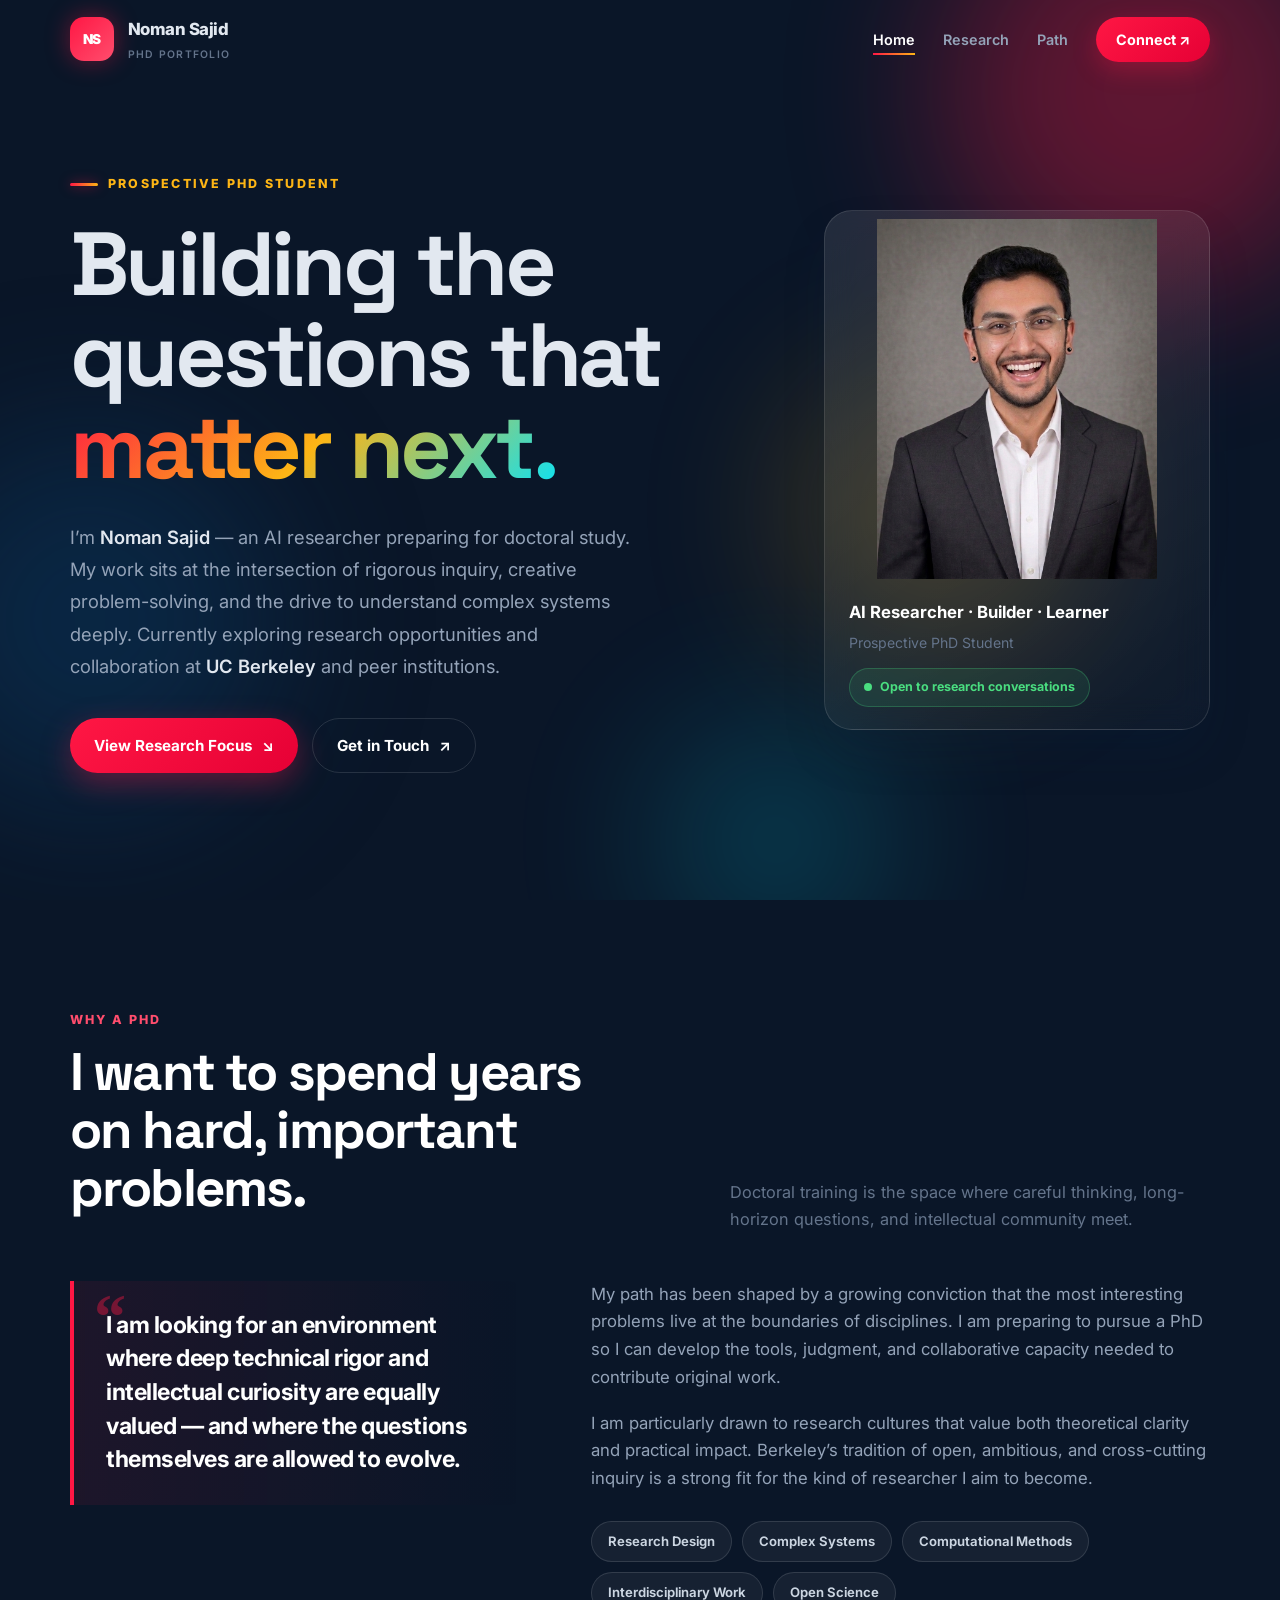
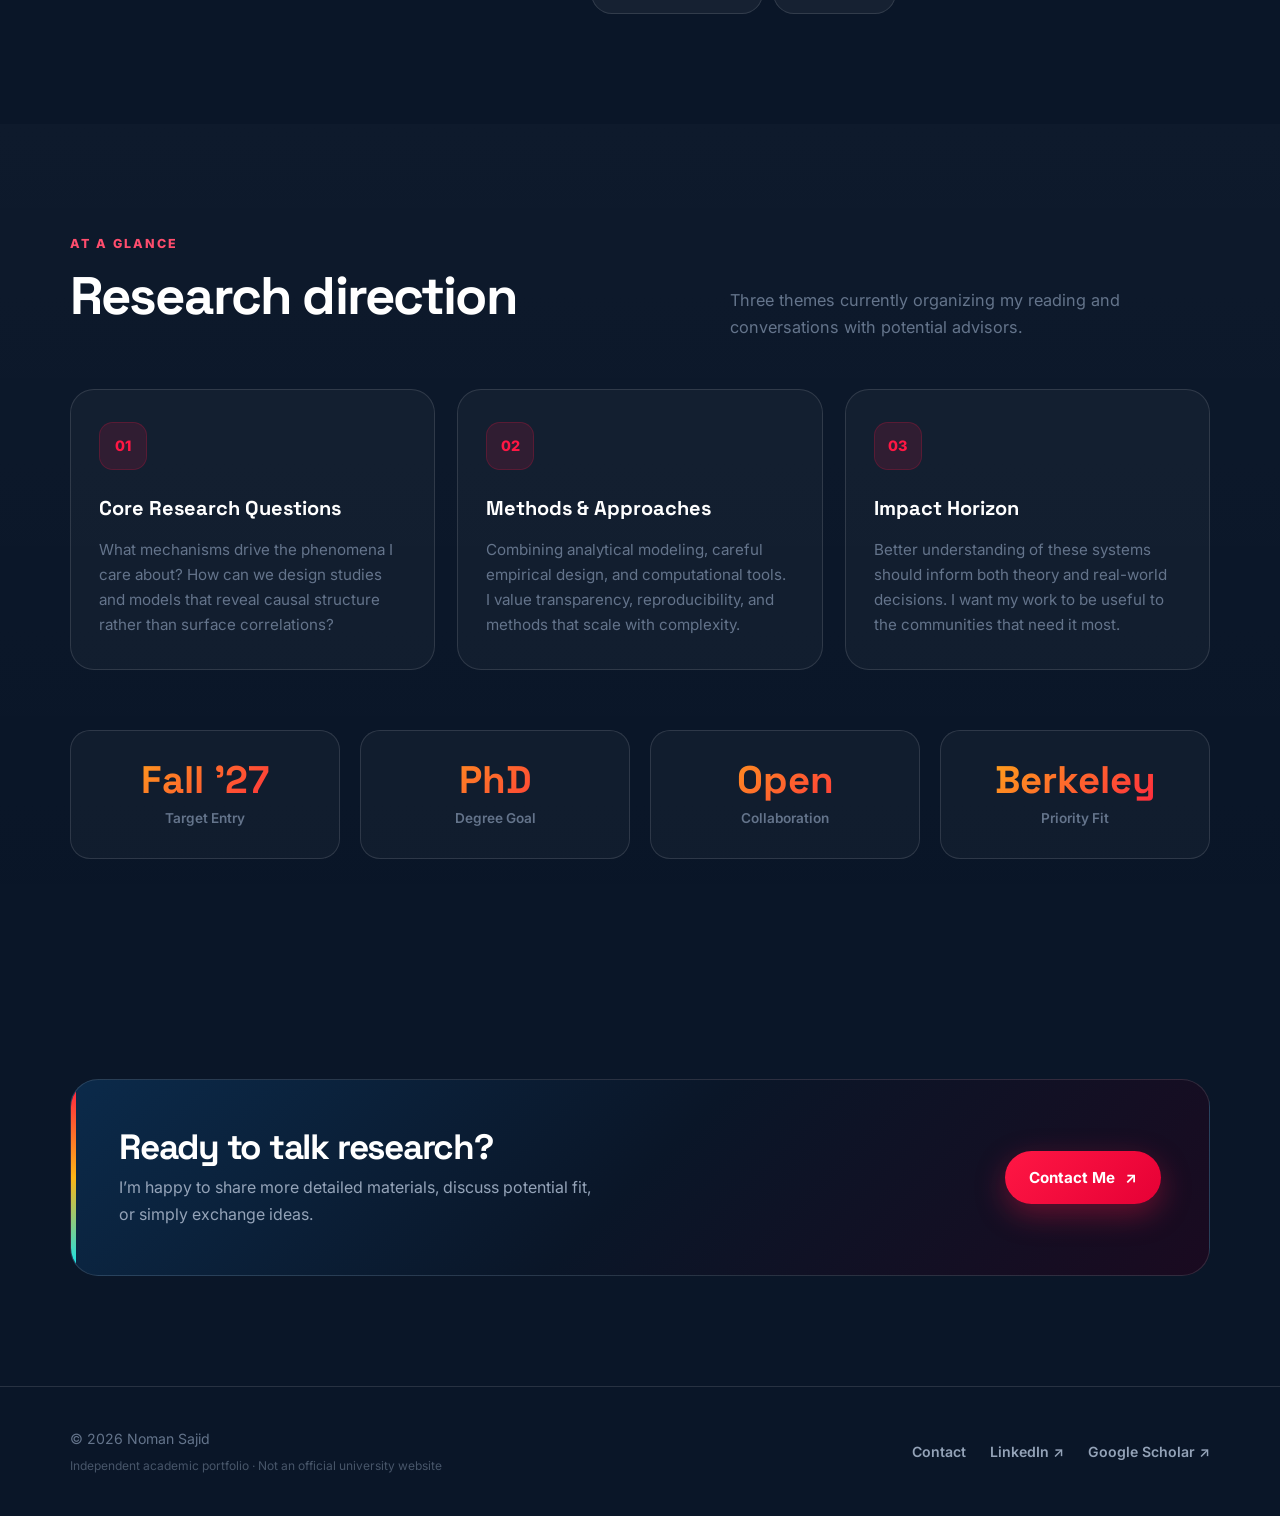
==== commit 41461f5a: "Add files via upload" ====
--- a/index.html
+++ b/index.html
@@ -3,170 +3,34 @@
 <head>
   <meta charset="utf-8">
   <meta name="viewport" content="width=device-width, initial-scale=1">
-  <meta name="theme-color" content="#ffffff">
-  <meta name="description" content="Academic profile and research portfolio of a prospective PhD student interested in research, collaboration, and graduate study at UC Berkeley.">
-  <title>Noman Sajid — Research & Ideas</title>
-  <style>
-    :root {
-      --blue: #003262;
-      --blue-2: #0b4778;
-      --gold: #fdb515;
-      --red: #ff1744;
-      --ink: #111827;
-      --muted: #5f6b76;
-      --paper: #ffffff;
-      --soft: #fff7f8;
-      --line: #e3e8ed;
-      --radius: 20px;
-      --shadow: 0 16px 44px rgba(0, 30, 65, .08);
-    }
-    * { box-sizing: border-box; }
-    html { scroll-behavior: smooth; }
-    body {
-      margin: 0; background: var(--paper); color: var(--ink);
-      font-family: Inter, ui-sans-serif, system-ui, -apple-system, BlinkMacSystemFont, "Segoe UI", sans-serif;
-      line-height: 1.65; -webkit-font-smoothing: antialiased;
-    }
-    a { color: inherit; }
-    a:focus-visible, button:focus-visible { outline: 3px solid var(--gold); outline-offset: 4px; }
-    .container { width: min(1120px, calc(100% - 48px)); margin-inline: auto; }
-    .topbar { border-bottom: 1px solid var(--line); background: rgba(255,255,255,.92); position: sticky; top: 0; z-index: 10; backdrop-filter: blur(14px); }
-    .nav { min-height: 76px; display: flex; align-items: center; justify-content: space-between; gap: 24px; }
-    .brand { display: inline-flex; align-items: center; gap: 12px; text-decoration: none; font-weight: 800; letter-spacing: -.03em; }
-    .brand-mark { display: grid; place-items: center; width: 42px; height: 42px; background: var(--blue); color: white; border-radius: 12px; font-size: .9rem; letter-spacing: -.06em; box-shadow: 0 5px 12px rgba(0,50,98,.18); }
-    .brand-name { line-height: 1.15; }
-    .brand-name small { display: block; margin-top: 4px; font-size: .68rem; color: var(--muted); font-weight: 600; letter-spacing: .08em; text-transform: uppercase; }
-    .nav-links { display: flex; align-items: center; gap: 28px; }
-    .nav-links a { text-decoration: none; color: #45515d; font-size: .91rem; font-weight: 650; transition: color .2s; }
-    .nav-links a:hover { color: var(--red); }
-    .nav-links .contact-link { color: white; background: var(--red); padding: 10px 17px; border-radius: 999px; }
-    .nav-links .contact-link:hover { color: white; background: #e60035; box-shadow: 0 0 22px rgba(255,23,68,.28); }
-    .menu-toggle { display: none; border: 1px solid var(--line); border-radius: 10px; padding: 9px 12px; background: white; color: var(--ink); font: inherit; font-weight: 700; }
-    .hero { position: relative; overflow: hidden; padding: 94px 0 84px; background: linear-gradient(115deg, #fff 0%, #fff 58%, #fff4f6 100%); }
-    .hero::before { content: ""; position: absolute; width: 430px; height: 430px; right: -140px; top: -190px; border: 1px solid rgba(255,23,68,.25); border-radius: 50%; box-shadow: 0 0 0 45px rgba(255,23,68,.045), 0 0 0 90px rgba(255,23,68,.025); pointer-events: none; }
-    .hero-grid { position: relative; display: grid; grid-template-columns: minmax(0, 1.4fr) minmax(270px, .6fr); align-items: center; gap: 72px; }
-    .eyebrow { display: inline-flex; align-items: center; gap: 9px; color: var(--blue); text-transform: uppercase; font-size: .75rem; letter-spacing: .15em; font-weight: 800; }
-    .eyebrow::before { content: ""; width: 26px; height: 3px; background: var(--red); box-shadow: 0 0 12px rgba(255,23,68,.48); }
-    h1 { max-width: 760px; margin: 22px 0 20px; font-size: clamp(3rem, 6.5vw, 5.7rem); line-height: .99; letter-spacing: -.075em; font-weight: 800; }
-    h1 .accent {
-      color: var(--red);
-      text-shadow: 0 0 28px rgba(255,23,68,.13);
-      position: relative;
-    }
-    h1 .accent::after {
-      content: ""; display: block; height: 5px; width: 72%; margin-top: 10px;
-      border-radius: 99px;
-      background: linear-gradient(90deg, #ff1744 0%, #ff4d6d 55%, #ff8a9d 100%);
-      box-shadow: 0 0 18px rgba(255,23,68,.28);
-    }
-    .hero-copy { max-width: 660px; color: #4e5b67; font-size: clamp(1.06rem, 1.7vw, 1.23rem); line-height: 1.8; }
-    .hero-actions { display: flex; flex-wrap: wrap; gap: 12px; margin-top: 32px; }
-    .btn { display: inline-flex; align-items: center; justify-content: center; gap: 10px; min-height: 48px; padding: 12px 20px; border: 1px solid transparent; border-radius: 999px; text-decoration: none; font-size: .94rem; font-weight: 750; transition: transform .2s, background .2s, box-shadow .2s; }
-    .btn:hover { transform: translateY(-2px); }
-    .btn-primary { color: white; background: var(--red); box-shadow: 0 8px 24px rgba(255,23,68,.30), 0 0 0 1px rgba(255,23,68,.12); }
-    .btn-primary:hover { background: #e60035; box-shadow: 0 10px 30px rgba(255,23,68,.38); }
-    .btn-secondary { color: var(--blue); background: white; border-color: #d5dfe7; }
-    .btn-secondary:hover { box-shadow: 0 8px 20px rgba(0,50,98,.08); }
-    .profile-card { position: relative; padding: 22px; border: 1px solid rgba(0,50,98,.09); border-radius: 26px; background: rgba(255,255,255,.88); box-shadow: var(--shadow); }
-    .portrait { aspect-ratio: 4 / 4.5; border-radius: 18px; background: linear-gradient(145deg, #eaf0f5, #dce5ec); overflow: hidden; display: grid; place-items: center; position: relative; }
-    .portrait svg { width: 100%; height: 100%; }
-    .portrait-note { margin: 17px 2px 3px; }
-    .portrait-note strong { display: block; font-size: 1rem; color: var(--blue); }
-    .portrait-note span { display: block; color: var(--muted); font-size: .86rem; margin-top: 3px; }
-    .availability { display: inline-flex; align-items: center; gap: 8px; margin-top: 15px; padding: 7px 11px; background: #f2f7f4; color: #286445; border-radius: 999px; font-size: .75rem; font-weight: 750; }
-    .availability::before { content: ""; width: 7px; height: 7px; background: #36a269; border-radius: 50%; }
-    .section { padding: 86px 0; position: relative; }
-    .section:not(.section-soft)::before {
-      content: ""; position: absolute; top: 0; left: max(24px, calc((100% - 1120px) / 2));
-      width: 76px; height: 3px; border-radius: 99px;
-      background: linear-gradient(90deg, #ff1744, #ff8a9d);
-      opacity: .9;
-    }
-    .section-soft::before {
-      content: ""; position: absolute; top: 0; left: 0; right: 0; height: 1px;
-      background: linear-gradient(90deg, transparent, rgba(255,23,68,.22), rgba(255,90,120,.55), rgba(255,23,68,.22), transparent);
-    }
-    .section-soft { background: var(--soft); }
-    .section-head { display: flex; align-items: end; justify-content: space-between; gap: 24px; margin-bottom: 36px; }
-    .section-kicker { margin: 0 0 8px; color: #f01440; font-size: .76rem; text-transform: uppercase; letter-spacing: .15em; font-weight: 850; }
-    h2 { margin: 0; color: var(--blue); font-size: clamp(2rem, 4vw, 3.15rem); line-height: 1.1; letter-spacing: -.055em; }
-    .section-intro { max-width: 500px; color: var(--muted); margin: 0; }
-    .about-grid { display: grid; grid-template-columns: .75fr 1.25fr; gap: 70px; align-items: start; }
-    .about-statement { padding-left: 22px; border-left: 3px solid #ff1744; box-shadow: -7px 0 0 -5px #ff9bad; color: var(--blue); font-size: 1.38rem; line-height: 1.5; font-weight: 700; letter-spacing: -.025em; }
-    .about-copy p { margin: 0 0 17px; color: #53606c; }
-    .tag-list { display: flex; flex-wrap: wrap; gap: 9px; margin-top: 24px; }
-    .tag { padding: 7px 12px; border: 1px solid #dce3e9; border-radius: 999px; color: #33485b; background: white; font-size: .81rem; font-weight: 650; }
-    .cards { display: grid; grid-template-columns: repeat(3, minmax(0, 1fr)); gap: 18px; }
-    .research-card { min-height: 255px; padding: 27px; background: white; border: 1px solid var(--line); border-radius: var(--radius); transition: transform .22s, box-shadow .22s, border-color .22s; }
-    .research-card:hover { transform: translateY(-4px); border-color: #ff9bad; box-shadow: 0 18px 44px rgba(255,23,68,.09); }
-    .card-number { display: grid; place-items: center; width: 42px; height: 42px; border-radius: 13px; color: #f01440; background: #fff0f3; box-shadow: inset 0 0 0 1px rgba(255,23,68,.08); font-weight: 850; font-size: .86rem; }
-    .research-card h3 { margin: 23px 0 10px; color: var(--blue); font-size: 1.18rem; letter-spacing: -.025em; }
-    .research-card p { margin: 0; color: var(--muted); font-size: .94rem; }
-    .timeline { display: grid; gap: 0; max-width: 850px; }
-    .timeline-item { display: grid; grid-template-columns: 145px 1fr; gap: 28px; padding: 25px 0; border-bottom: 1px solid var(--line); }
-    .timeline-item:first-child { border-top: 1px solid var(--line); }
-    .timeline-date { color: #f01440; font-size: .83rem; font-weight: 800; letter-spacing: .02em; padding-top: 3px; }
-    .timeline-item h3 { margin: 0 0 5px; color: var(--blue); font-size: 1.1rem; }
-    .timeline-item .org { color: #586775; font-size: .91rem; font-weight: 650; }
-    .timeline-item p { margin: 9px 0 0; color: var(--muted); font-size: .93rem; }
-    .callout { display: grid; grid-template-columns: 1fr auto; gap: 30px; align-items: center; padding: 40px; color: white; background: linear-gradient(115deg, #003262 0%, #063c6b 72%, #102e50 100%); border-radius: 26px; position: relative; overflow: hidden; }\n    .callout::before { content: ""; position: absolute; inset: 0 auto 0 0; width: 5px; background: linear-gradient(180deg, #ff1744, #ff8a9d, #e60035); box-shadow: 0 0 22px rgba(255,23,68,.42); }
-    .callout::after { content: ""; position: absolute; width: 260px; height: 260px; border: 1px solid rgba(255,255,255,.13); border-radius: 50%; right: 100px; top: -170px; box-shadow: 0 0 0 35px rgba(255,255,255,.025), 0 0 0 70px rgba(255,255,255,.025); }
-    .callout > * { position: relative; z-index: 1; }
-    .callout h2 { color: white; font-size: clamp(1.8rem, 3.5vw, 2.65rem); }
-    .callout p { max-width: 600px; margin: 12px 0 0; color: #d5e0ea; }
-    .callout .btn { white-space: nowrap; color: var(--blue); background: var(--gold); }
-    .callout .btn:hover { background: #ffca43; box-shadow: 0 0 24px rgba(253,181,21,.24); }
-    footer { padding: 30px 0; border-top: 1px solid var(--line); }
-    .footer-inner { display: flex; justify-content: space-between; align-items: center; gap: 18px; color: var(--muted); font-size: .83rem; }
-    .footer-links { display: flex; gap: 18px; flex-wrap: wrap; }
-    .footer-links a { color: var(--blue); text-decoration: none; font-weight: 700; }
-    .footer-links a:hover { color: var(--red); }
-    .edit-note { margin-top: 12px; color: #7a8792; font-size: .76rem; }
-    @media (max-width: 850px) {
-      .hero-grid { grid-template-columns: 1fr; gap: 38px; }
-      .profile-card { max-width: 380px; }
-      .hero { padding: 68px 0; }
-      .about-grid { grid-template-columns: 1fr; gap: 30px; }
-      .cards { grid-template-columns: 1fr 1fr; }
-      .section-head { align-items: start; flex-direction: column; }
-      .callout { grid-template-columns: 1fr; padding: 32px; }
-      .callout .btn { justify-self: start; }
-    }
-    @media (max-width: 620px) {
-      .container { width: min(100% - 32px, 1120px); }
-      .nav { min-height: 68px; }
-      .menu-toggle { display: inline-flex; }
-      .nav-links { display: none; position: absolute; top: 68px; left: 0; right: 0; padding: 18px 24px 24px; background: white; border-bottom: 1px solid var(--line); flex-direction: column; align-items: stretch; gap: 16px; }
-      .nav-links.open { display: flex; }
-      .nav-links .contact-link { text-align: center; }
-      h1 { font-size: clamp(2.85rem, 15vw, 4.4rem); }
-      .hero { padding: 56px 0; }
-      .section { padding: 64px 0; }
-      .cards { grid-template-columns: 1fr; }
-      .research-card { min-height: 0; }
-      .timeline-item { grid-template-columns: 1fr; gap: 7px; }
-      .footer-inner { flex-direction: column; align-items: flex-start; }
-      .callout { padding: 26px; }
-    }
-    @media (prefers-reduced-motion: reduce) {
-      html { scroll-behavior: auto; }
-      *, *::before, *::after { transition-duration: .01ms !important; animation-duration: .01ms !important; }
-    }
-  </style>
+  <meta name="theme-color" content="#0a1628">
+  <meta name="description" content="Academic research portfolio of Noman Sajid — Prospective PhD student focused on rigorous inquiry, collaboration, and graduate study.">
+  <title>Noman Sajid — Prospective PhD Researcher</title>
+  <link rel="preconnect" href="https://fonts.googleapis.com">
+  <link rel="preconnect" href="https://fonts.gstatic.com" crossorigin>
+  <link href="https://fonts.googleapis.com/css2?family=Inter:wght@400;500;600;700;800;900&family=Space+Grotesk:wght@500;600;700&display=swap" rel="stylesheet">
+  <link rel="stylesheet" href="styles.css">
 </head>
 <body>
-  <header class="topbar">
+  <div class="bg-orbs" aria-hidden="true">
+    <div class="orb orb-1"></div>
+    <div class="orb orb-2"></div>
+    <div class="orb orb-3"></div>
+    <div class="orb orb-4"></div>
+  </div>
+
+  <header class="topbar" id="topbar">
     <div class="container nav">
-      <a class="brand" href="#home" aria-label="Noman Sajid home">
-        <span class="brand-mark">YN</span>
-        <span class="brand-name">Noman Sajid<small>Research portfolio</small></span>
+      <a class="brand" href="index.html" aria-label="Noman Sajid home">
+        <span class="brand-mark">NS</span>
+        <span class="brand-name">Noman Sajid<small>PhD Portfolio</small></span>
       </a>
       <button class="menu-toggle" id="menuToggle" aria-expanded="false" aria-controls="navLinks">Menu</button>
       <nav class="nav-links" id="navLinks" aria-label="Main navigation">
-        <a href="#about">About</a>
-        <a href="#research">Research</a>
-        <a href="#experience">Experience</a>
-        <a href="#contact" class="contact-link">Get in touch ↗</a>
+        <a href="index.html" class="active">Home</a>
+        <a href="research.html">Research</a>
+        <a href="experience.html">Path</a>
+        <a href="contact.html" class="contact-link">Connect ↗</a>
       </nav>
     </div>
   </header>
@@ -175,33 +39,30 @@
     <section class="hero" id="home">
       <div class="container hero-grid">
         <div>
-          <div class="eyebrow">Prospective PhD student · Fall 2027</div>
-          <h1>Curious about<br>what’s <span class="accent">next.</span></h1>
-          <p class="hero-copy">I’m <strong>Noman Sajid</strong>, a researcher interested in <strong>[your research area]</strong>, <strong>[your second interest]</strong>, and building ideas that make a meaningful difference. I’m preparing for doctoral study and exploring research opportunities at UC Berkeley.</p>
+          <div class="eyebrow">Prospective PhD Student</div>
+          <h1>
+            <span class="line">Building the</span>
+            <span class="line">questions that</span>
+            <span class="line"><span class="accent">matter next.</span></span>
+          </h1>
+          <p class="hero-copy">
+            I’m <strong>Noman Sajid</strong> — an AI researcher preparing for doctoral study.
+            My work sits at the intersection of rigorous inquiry, creative problem-solving,
+            and the drive to understand complex systems deeply. Currently exploring research
+            opportunities and collaboration at <strong>UC Berkeley</strong> and peer institutions.
+          </p>
           <div class="hero-actions">
-            <a class="btn btn-primary" href="#research">Explore my research <span aria-hidden="true">↘</span></a>
-            <a class="btn btn-secondary" href="mailto:your.email@example.com">Contact me <span aria-hidden="true">↗</span></a>
+            <a class="btn btn-primary" href="research.html">View Research Focus <span aria-hidden="true">↘</span></a>
+            <a class="btn btn-secondary" href="contact.html">Get in Touch <span aria-hidden="true">↗</span></a>
           </div>
         </div>
         <aside class="profile-card" aria-label="Profile">
           <div class="portrait">
-            <svg viewBox="0 0 320 360" role="img" aria-label="Illustrated placeholder for a profile portrait" xmlns="http://www.w3.org/2000/svg">
-              <defs><linearGradient id="bg" x1="0" y1="0" x2="1" y2="1"><stop offset="0" stop-color="#eaf0f5"/><stop offset="1" stop-color="#cddbe6"/></linearGradient></defs>
-              <rect width="320" height="360" fill="url(#bg)"/>
-              <circle cx="250" cy="60" r="48" fill="#fdb515" opacity=".85"/>
-              <path d="M40 360 C48 268 91 230 160 230 C229 230 272 268 280 360Z" fill="#003262"/>
-              <path d="M123 226 L160 273 L197 226 L215 360 L105 360Z" fill="#ffffff"/>
-              <path d="M118 113 C118 72 139 52 164 52 C197 52 214 79 210 125 L202 174 C194 205 177 222 158 222 C136 222 119 196 113 165Z" fill="#9b6548"/>
-              <path d="M111 128 C95 82 122 39 165 40 C206 41 226 74 211 118 L200 98 C175 99 153 91 140 77 C135 99 126 113 111 128Z" fill="#253341"/>
-              <path d="M137 153 Q145 148 152 153 M174 153 Q182 148 190 153" stroke="#28323b" stroke-width="4" fill="none" stroke-linecap="round"/>
-              <path d="M153 184 Q165 192 178 182" stroke="#6d3e31" stroke-width="3" fill="none" stroke-linecap="round"/>
-              <path d="M145 226 L160 244 L176 226" fill="none" stroke="#d9e4ec" stroke-width="3"/>
-              <g opacity=".22" stroke="#ffffff" stroke-width="1"><path d="M0 300H320"/><path d="M0 320H320"/><path d="M0 340H320"/></g>
-            </svg>
+            <img src="profile-image.jpeg" alt="Profile Picture">
           </div>
           <div class="portrait-note">
-            <strong>Researcher. Builder. Lifelong learner.</strong>
-            <span>[Current role] · [University / organization]</span>
+            <strong>AI Researcher · Builder · Learner</strong>
+            <span>Prospective PhD Student</span>
             <div class="availability">Open to research conversations</div>
           </div>
         </aside>
@@ -210,81 +71,81 @@
 
     <section class="section" id="about">
       <div class="container">
-        <div class="section-head">
-          <div><p class="section-kicker">A little about me</p><h2>Good questions lead<br>to better answers.</h2></div>
-          <p class="section-intro">My work sits at the intersection of careful research, creative problem-solving, and a desire to understand how things work.</p>
+        <div class="section-head reveal">
+          <div>
+            <p class="section-kicker">Why a PhD</p>
+            <h2>I want to spend years<br>on hard, important problems.</h2>
+          </div>
+          <p class="section-intro">Doctoral training is the space where careful thinking, long-horizon questions, and intellectual community meet.</p>
         </div>
         <div class="about-grid">
-          <div class="about-statement">“I want to work on problems that are important, difficult, and worth understanding deeply.”</div>
-          <div class="about-copy">
-            <p>I’m building a research path around <strong>[describe your central question or problem]</strong>. My background in <strong>[your discipline]</strong> has taught me to combine analytical thinking with practical experimentation—and to stay curious when the answers are not obvious.</p>
-            <p>I’m especially excited by Berkeley’s collaborative research culture and the opportunity to learn from people working across disciplines. This site is a snapshot of what I’ve explored so far and the questions I hope to pursue next.</p>
-            <div class="tag-list" aria-label="Research interests">
-              <span class="tag">[Research interest 01]</span><span class="tag">[Research interest 02]</span><span class="tag">[Research interest 03]</span><span class="tag">Interdisciplinary research</span>
+          <div class="about-statement reveal reveal-delay-1">
+            I am looking for an environment where deep technical rigor and intellectual curiosity are equally valued — and where the questions themselves are allowed to evolve.
+          </div>
+          <div class="about-copy reveal reveal-delay-2">
+            <p>
+              My path has been shaped by a growing conviction that the most interesting problems live at the boundaries of disciplines.
+              I am preparing to pursue a PhD so I can develop the tools, judgment, and collaborative capacity needed to contribute original work.
+            </p>
+            <p>
+              I am particularly drawn to research cultures that value both theoretical clarity and practical impact.
+              Berkeley’s tradition of open, ambitious, and cross-cutting inquiry is a strong fit for the kind of researcher I aim to become.
+            </p>
+            <div class="tag-list" aria-label="Core research interests">
+              <span class="tag">Research Design</span>
+              <span class="tag">Complex Systems</span>
+              <span class="tag">Computational Methods</span>
+              <span class="tag">Interdisciplinary Work</span>
+              <span class="tag">Open Science</span>
             </div>
           </div>
         </div>
       </div>
     </section>
 
-    <section class="section section-soft" id="research">
+    <section class="section section-soft">
       <div class="container">
-        <div class="section-head">
-          <div><p class="section-kicker">What I’m exploring</p><h2>Research interests</h2></div>
-          <p class="section-intro">A few themes that currently shape my questions. Replace these with your actual research topics, projects, and goals.</p>
+        <div class="section-head reveal">
+          <div>
+            <p class="section-kicker">At a glance</p>
+            <h2>Research direction</h2>
+          </div>
+          <p class="section-intro">Three themes currently organizing my reading and conversations with potential advisors.</p>
         </div>
         <div class="cards">
-          <article class="research-card">
+          <article class="research-card reveal reveal-delay-1">
             <div class="card-number">01</div>
-            <h3>[Primary research theme]</h3>
-            <p>What are the core questions you want to answer? Briefly describe the challenge, why it matters, and the approach you’re interested in exploring.</p>
+            <h3>Core Research Questions</h3>
+            <p>What mechanisms drive the phenomena I care about? How can we design studies and models that reveal causal structure rather than surface correlations?</p>
           </article>
-          <article class="research-card">
+          <article class="research-card reveal reveal-delay-2">
             <div class="card-number">02</div>
-            <h3>[Methods & approaches]</h3>
-            <p>Highlight methods, tools, or ways of thinking you bring to your work—such as computational modeling, field research, experiments, or qualitative analysis.</p>
+            <h3>Methods & Approaches</h3>
+            <p>Combining analytical modeling, careful empirical design, and computational tools. I value transparency, reproducibility, and methods that scale with complexity.</p>
           </article>
-          <article class="research-card">
+          <article class="research-card reveal reveal-delay-3">
             <div class="card-number">03</div>
-            <h3>[Impact & applications]</h3>
-            <p>Connect your research to the wider world. What could change if this problem were better understood, and who might benefit from the results?</p>
+            <h3>Impact Horizon</h3>
+            <p>Better understanding of these systems should inform both theory and real-world decisions. I want my work to be useful to the communities that need it most.</p>
           </article>
+        </div>
+        <div class="stats">
+          <div class="stat-card reveal"><div class="stat-num">Fall ’27</div><div class="stat-label">Target Entry</div></div>
+          <div class="stat-card reveal reveal-delay-1"><div class="stat-num">PhD</div><div class="stat-label">Degree Goal</div></div>
+          <div class="stat-card reveal reveal-delay-2"><div class="stat-num">Open</div><div class="stat-label">Collaboration</div></div>
+          <div class="stat-card reveal reveal-delay-3"><div class="stat-num">Berkeley</div><div class="stat-label">Priority Fit</div></div>
         </div>
       </div>
     </section>
 
-    <section class="section" id="experience">
+    <section class="section">
       <div class="container">
-        <div class="section-head">
-          <div><p class="section-kicker">The path so far</p><h2>Education & experience</h2></div>
-          <p class="section-intro">Use this concise timeline to foreground the experiences most relevant to your intended PhD field.</p>
-        </div>
-        <div class="timeline">
-          <article class="timeline-item">
-            <div class="timeline-date">20XX — Present</div>
-            <div><h3>[Research role or current degree]</h3><div class="org">[University, lab, or organization]</div><p>Describe your focus, the work you own, and one meaningful outcome or skill developed.</p></div>
-          </article>
-          <article class="timeline-item">
-            <div class="timeline-date">20XX — 20XX</div>
-            <div><h3>[Previous degree]</h3><div class="org">[University name] · [Degree / major]</div><p>Include a thesis, capstone, academic distinction, or project that demonstrates your preparation for research.</p></div>
-          </article>
-          <article class="timeline-item">
-            <div class="timeline-date">Selected work</div>
-            <div><h3>[Publication, project, or presentation]</h3><div class="org">[Venue, collaborator, or research group]</div><p>Add a short description and a link to a paper, preprint, poster, project page, or code repository when available.</p></div>
-          </article>
-        </div>
-      </div>
-    </section>
-
-    <section class="section section-soft" id="contact">
-      <div class="container">
-        <div class="callout">
+        <div class="cta-banner reveal">
           <div>
-            <p class="section-kicker" style="color:#fdb515">Let’s connect</p>
-            <h2>Good research starts<br>with a conversation.</h2>
-            <p>I’d love to connect with researchers, potential collaborators, and members of the Berkeley community who share these interests.</p>
+            <h2>Ready to talk research?</h2>
+            <p>I’m happy to share more detailed materials, discuss potential fit, or simply exchange ideas.</p>
           </div>
-          <a class="btn" href="mailto:your.email@example.com">Say hello <span aria-hidden="true">↗</span></a>
+          <a class="btn btn-primary" href="contact.html">Contact Me <span aria-hidden="true">↗</span></a>
         </div>
       </div>
     </section>
@@ -292,28 +153,17 @@
 
   <footer>
     <div class="container footer-inner">
-      <div>© <span id="year">2026</span> Noman Sajid <div class="edit-note">Independent academic portfolio · Not an official UC Berkeley website</div></div>
+      <div>
+        © <span id="year">2026</span> Noman Sajid
+        <div class="edit-note">Independent academic portfolio · Not an official university website</div>
+      </div>
       <div class="footer-links">
-        <a href="mailto:your.email@example.com">Email</a>
-        <a href="https://www.linkedin.com/" target="_blank" rel="noreferrer">LinkedIn ↗</a>
+        <a href="contact.html">Contact</a>
+        <a href="https://www.linkedin.com/in/omgns/" target="_blank" rel="noreferrer">LinkedIn ↗</a>
         <a href="https://scholar.google.com/" target="_blank" rel="noreferrer">Google Scholar ↗</a>
       </div>
     </div>
   </footer>
-  <script>
-    const toggle = document.getElementById('menuToggle');
-    const nav = document.getElementById('navLinks');
-    toggle.addEventListener('click', () => {
-      const isOpen = nav.classList.toggle('open');
-      toggle.setAttribute('aria-expanded', String(isOpen));
-      toggle.textContent = isOpen ? 'Close' : 'Menu';
-    });
-    nav.querySelectorAll('a').forEach(link => link.addEventListener('click', () => {
-      nav.classList.remove('open');
-      toggle.setAttribute('aria-expanded', 'false');
-      toggle.textContent = 'Menu';
-    }));
-    document.getElementById('year').textContent = new Date().getFullYear();
-  </script>
+  <script src="main.js"></script>
 </body>
 </html>
--- a/styles.css
+++ b/styles.css
@@ -0,0 +1,952 @@
+:root {
+  --blue: #003262;
+  --blue-deep: #0a1628;
+  --blue-mid: #0b4778;
+  --gold: #fdb515;
+  --gold-soft: #ffd56a;
+  --red: #ff1744;
+  --red-soft: #ff4d6d;
+  --cyan: #00e5ff;
+  --purple: #7c4dff;
+  --ink: #0f172a;
+  --muted: #64748b;
+  --paper: #f8fafc;
+  --glass: rgba(255, 255, 255, 0.08);
+  --glass-border: rgba(255, 255, 255, 0.12);
+  --radius: 24px;
+  --shadow: 0 25px 50px -12px rgba(0, 30, 65, 0.25);
+}
+
+* { box-sizing: border-box; margin: 0; padding: 0; }
+html { scroll-behavior: smooth; }
+body {
+  background: var(--blue-deep);
+  color: #e2e8f0;
+  font-family: 'Inter', system-ui, -apple-system, sans-serif;
+  line-height: 1.65;
+  -webkit-font-smoothing: antialiased;
+  overflow-x: hidden;
+}
+
+.bg-orbs {
+  position: fixed;
+  inset: 0;
+  pointer-events: none;
+  z-index: 0;
+  overflow: hidden;
+}
+.orb {
+  position: absolute;
+  border-radius: 50%;
+  filter: blur(80px);
+  opacity: 0.35;
+  animation: floatOrb 18s ease-in-out infinite;
+}
+.orb-1 { width: 420px; height: 420px; background: var(--red); top: -120px; right: -80px; animation-delay: 0s; }
+.orb-2 { width: 380px; height: 380px; background: var(--blue-mid); bottom: 10%; left: -100px; animation-delay: -6s; }
+.orb-3 { width: 300px; height: 300px; background: var(--gold); top: 40%; right: 15%; animation-delay: -12s; opacity: 0.2; }
+.orb-4 { width: 240px; height: 240px; background: var(--cyan); bottom: -60px; right: 30%; animation-delay: -3s; opacity: 0.18; }
+
+@keyframes floatOrb {
+  0%, 100% { transform: translate(0, 0) scale(1); }
+  33% { transform: translate(40px, -30px) scale(1.08); }
+  66% { transform: translate(-30px, 20px) scale(0.95); }
+}
+
+a { color: inherit; text-decoration: none; }
+a:focus-visible, button:focus-visible { outline: 2px solid var(--gold); outline-offset: 4px; }
+
+.container { width: min(1140px, calc(100% - 48px)); margin-inline: auto; position: relative; z-index: 1; }
+
+.topbar {
+  position: fixed;
+  top: 0; left: 0; right: 0;
+  z-index: 100;
+  padding: 16px 0;
+  border-bottom: 1px solid transparent;
+  transition: background 0.4s ease, backdrop-filter 0.4s ease, border-color 0.4s ease;
+}
+.topbar.scrolled {
+  background: rgba(10, 22, 40, 0.85);
+  backdrop-filter: blur(20px);
+  border-bottom-color: var(--glass-border);
+}
+.nav {
+  display: flex;
+  align-items: center;
+  justify-content: space-between;
+  gap: 24px;
+}
+.brand {
+  display: inline-flex;
+  align-items: center;
+  gap: 14px;
+  font-weight: 800;
+  letter-spacing: -0.03em;
+  font-size: 1.05rem;
+}
+.brand-mark {
+  width: 44px; height: 44px;
+  display: grid; place-items: center;
+  background: linear-gradient(135deg, var(--red), var(--red-soft));
+  color: white;
+  border-radius: 14px;
+  font-size: 0.85rem;
+  font-weight: 900;
+  letter-spacing: -0.05em;
+  box-shadow: 0 0 24px rgba(255, 23, 68, 0.4);
+  animation: pulseGlow 3s ease-in-out infinite;
+}
+@keyframes pulseGlow {
+  0%, 100% { box-shadow: 0 0 20px rgba(255, 23, 68, 0.35); }
+  50% { box-shadow: 0 0 32px rgba(255, 23, 68, 0.55); }
+}
+.brand-name small {
+  display: block;
+  margin-top: 2px;
+  font-size: 0.65rem;
+  color: var(--muted);
+  font-weight: 600;
+  letter-spacing: 0.12em;
+  text-transform: uppercase;
+}
+.nav-links {
+  display: flex;
+  align-items: center;
+  gap: 28px;
+}
+.nav-links a {
+  font-size: 0.9rem;
+  font-weight: 600;
+  color: #94a3b8;
+  position: relative;
+  transition: color 0.25s;
+}
+.nav-links a::after {
+  content: "";
+  position: absolute;
+  left: 0; bottom: -4px;
+  width: 0; height: 2px;
+  background: linear-gradient(90deg, var(--red), var(--gold));
+  transition: width 0.3s ease;
+}
+.nav-links a:hover,
+.nav-links a.active { color: white; }
+.nav-links a.active::after,
+.nav-links a:hover::after { width: 100%; }
+.nav-links .contact-link {
+  color: white;
+  background: linear-gradient(135deg, var(--red), #e60035);
+  padding: 11px 20px;
+  border-radius: 999px;
+  font-weight: 700;
+  box-shadow: 0 8px 24px rgba(255, 23, 68, 0.3);
+  transition: transform 0.25s, box-shadow 0.25s;
+}
+.nav-links .contact-link::after { display: none; }
+.nav-links .contact-link:hover {
+  transform: translateY(-2px);
+  box-shadow: 0 12px 32px rgba(255, 23, 68, 0.45);
+}
+.nav-links .contact-link.active {
+  box-shadow: 0 0 0 2px var(--gold);
+}
+.menu-toggle {
+  display: none;
+  border: 1px solid var(--glass-border);
+  border-radius: 12px;
+  padding: 10px 14px;
+  background: var(--glass);
+  color: white;
+  font: inherit;
+  font-weight: 700;
+  cursor: pointer;
+}
+
+.hero {
+  min-height: 100vh;
+  display: flex;
+  align-items: center;
+  padding: 140px 0 100px;
+  position: relative;
+}
+.hero-compact {
+  min-height: auto;
+  padding: 140px 0 60px;
+}
+.hero-grid {
+  display: grid;
+  grid-template-columns: 1.35fr 0.75fr;
+  gap: 60px;
+  align-items: center;
+}
+.eyebrow {
+  display: inline-flex;
+  align-items: center;
+  gap: 10px;
+  font-size: 0.78rem;
+  font-weight: 800;
+  letter-spacing: 0.18em;
+  text-transform: uppercase;
+  color: var(--gold);
+  margin-bottom: 24px;
+  opacity: 0;
+  animation: fadeUp 0.8s ease forwards 0.2s;
+}
+.eyebrow::before {
+  content: "";
+  width: 28px; height: 3px;
+  background: linear-gradient(90deg, var(--red), var(--gold));
+  border-radius: 99px;
+  box-shadow: 0 0 12px rgba(255, 23, 68, 0.6);
+}
+h1 {
+  font-family: 'Space Grotesk', sans-serif;
+  font-size: clamp(3.2rem, 7vw, 5.8rem);
+  font-weight: 700;
+  line-height: 1.02;
+  letter-spacing: -0.04em;
+  margin-bottom: 28px;
+  opacity: 0;
+  animation: fadeUp 0.9s ease forwards 0.35s;
+}
+h1 .line { display: block; }
+h1 .accent {
+  background: linear-gradient(135deg, var(--red) 0%, var(--gold) 50%, var(--cyan) 100%);
+  -webkit-background-clip: text;
+  background-clip: text;
+  color: transparent;
+}
+.page-title { font-size: clamp(2.6rem, 5vw, 4rem); }
+.hero-copy {
+  max-width: 560px;
+  font-size: 1.15rem;
+  color: #94a3b8;
+  line-height: 1.75;
+  margin-bottom: 36px;
+  opacity: 0;
+  animation: fadeUp 0.9s ease forwards 0.5s;
+}
+.hero-copy strong { color: #e2e8f0; font-weight: 600; }
+.hero-actions {
+  display: flex;
+  flex-wrap: wrap;
+  gap: 14px;
+  opacity: 0;
+  animation: fadeUp 0.9s ease forwards 0.65s;
+}
+.btn {
+  display: inline-flex;
+  align-items: center;
+  gap: 10px;
+  min-height: 52px;
+  padding: 14px 24px;
+  border-radius: 999px;
+  font-size: 0.95rem;
+  font-weight: 700;
+  transition: transform 0.25s, box-shadow 0.25s, background 0.25s;
+  cursor: pointer;
+  border: none;
+}
+.btn:hover { transform: translateY(-3px); }
+.btn-primary {
+  background: linear-gradient(135deg, var(--red), #e60035);
+  color: white;
+  box-shadow: 0 10px 30px rgba(255, 23, 68, 0.35);
+}
+.btn-primary:hover { box-shadow: 0 14px 40px rgba(255, 23, 68, 0.5); }
+.btn-secondary {
+  background: transparent;
+  color: white;
+  border: 1px solid var(--glass-border);
+  backdrop-filter: blur(8px);
+}
+.btn-secondary:hover {
+  border-color: var(--gold);
+  box-shadow: 0 0 24px rgba(253, 181, 21, 0.15);
+}
+
+.profile-card {
+  position: relative;
+  padding: 8px;
+  border-radius: 28px;
+  background: linear-gradient(145deg, rgba(255,255,255,0.1), rgba(255,255,255,0.02));
+  border: 1px solid var(--glass-border);
+  backdrop-filter: blur(16px);
+  box-shadow: var(--shadow);
+  opacity: 0;
+  animation: fadeUp 1s ease forwards 0.55s, floatCard 6s ease-in-out infinite 1.5s;
+}
+@keyframes floatCard {
+  0%, 100% { transform: translateY(0); }
+  50% { transform: translateY(-12px); }
+}
+/*
+.portrait {
+  aspect-ratio: 1 / 1.1;
+  border-radius: 22px;
+  overflow: hidden;
+  background: linear-gradient(145deg, #1e3a5f, #0f2744);
+  position: relative;
+}
+  */
+  .portrait {
+    width: 100%;
+    height: 360px;
+    
+    display: flex;
+    justify-content: center;
+    align-items: center;
+    overflow: hidden;
+}
+
+.portrait img {
+    width: 100%;
+    height: 100%;
+    object-fit: contain; /* Ensures the whole picture is fully contained and visible */
+}
+.portrait svg { width: 100%; height: 100%; }
+.portrait-note { padding: 20px 16px 14px; }
+.portrait-note strong {
+  display: block;
+  font-size: 1.05rem;
+  color: white;
+  font-weight: 700;
+}
+.portrait-note span {
+  display: block;
+  color: var(--muted);
+  font-size: 0.88rem;
+  margin-top: 4px;
+}
+.availability {
+  display: inline-flex;
+  align-items: center;
+  gap: 8px;
+  margin-top: 14px;
+  padding: 8px 14px;
+  background: rgba(54, 162, 105, 0.15);
+  color: #4ade80;
+  border-radius: 999px;
+  font-size: 0.78rem;
+  font-weight: 700;
+  border: 1px solid rgba(74, 222, 128, 0.25);
+}
+.availability::before {
+  content: "";
+  width: 8px; height: 8px;
+  background: #4ade80;
+  border-radius: 50%;
+  animation: blink 1.8s ease-in-out infinite;
+}
+@keyframes blink {
+  0%, 100% { opacity: 1; }
+  50% { opacity: 0.35; }
+}
+
+@keyframes fadeUp {
+  from { opacity: 0; transform: translateY(28px); }
+  to { opacity: 1; transform: translateY(0); }
+}
+
+.section { padding: 110px 0; position: relative; }
+.section-soft {
+  background: linear-gradient(180deg, rgba(255,255,255,0.02) 0%, transparent 100%);
+}
+.section-kicker {
+  font-size: 0.78rem;
+  font-weight: 800;
+  letter-spacing: 0.16em;
+  text-transform: uppercase;
+  color: var(--red-soft);
+  margin-bottom: 12px;
+}
+h2 {
+  font-family: 'Space Grotesk', sans-serif;
+  font-size: clamp(2.1rem, 4.5vw, 3.3rem);
+  font-weight: 700;
+  letter-spacing: -0.035em;
+  line-height: 1.1;
+  color: white;
+  margin-bottom: 16px;
+}
+.section-intro {
+  max-width: 480px;
+  color: var(--muted);
+  font-size: 1.02rem;
+}
+.section-head {
+  display: flex;
+  align-items: flex-end;
+  justify-content: space-between;
+  gap: 32px;
+  margin-bottom: 48px;
+}
+
+.reveal {
+  opacity: 0;
+  transform: translateY(40px);
+  transition: opacity 0.8s ease, transform 0.8s ease;
+}
+.reveal.visible {
+  opacity: 1;
+  transform: translateY(0);
+}
+.reveal-delay-1 { transition-delay: 0.1s; }
+.reveal-delay-2 { transition-delay: 0.2s; }
+.reveal-delay-3 { transition-delay: 0.3s; }
+
+.about-grid {
+  display: grid;
+  grid-template-columns: 0.85fr 1.15fr;
+  gap: 64px;
+  align-items: start;
+}
+.about-statement {
+  padding: 28px 28px 28px 32px;
+  border-left: 4px solid var(--red);
+  background: linear-gradient(90deg, rgba(255, 23, 68, 0.08), transparent);
+  border-radius: 0 20px 20px 0;
+  font-size: 1.45rem;
+  font-weight: 700;
+  line-height: 1.45;
+  color: white;
+  letter-spacing: -0.02em;
+  position: relative;
+}
+.about-statement::before {
+  content: "“";
+  position: absolute;
+  top: -10px; left: 20px;
+  font-size: 4rem;
+  color: var(--red);
+  opacity: 0.4;
+  font-family: Georgia, serif;
+}
+.about-copy p {
+  color: #94a3b8;
+  margin-bottom: 18px;
+  font-size: 1.05rem;
+}
+.about-copy strong { color: #e2e8f0; }
+.tag-list {
+  display: flex;
+  flex-wrap: wrap;
+  gap: 10px;
+  margin-top: 28px;
+}
+.tag {
+  padding: 9px 16px;
+  border-radius: 999px;
+  font-size: 0.82rem;
+  font-weight: 650;
+  background: rgba(255,255,255,0.05);
+  border: 1px solid var(--glass-border);
+  color: #cbd5e1;
+  transition: all 0.3s;
+}
+.tag:hover {
+  border-color: var(--gold);
+  color: var(--gold);
+  box-shadow: 0 0 20px rgba(253, 181, 21, 0.15);
+  transform: translateY(-2px);
+}
+
+.cards {
+  display: grid;
+  grid-template-columns: repeat(3, 1fr);
+  gap: 22px;
+}
+.research-card {
+  position: relative;
+  padding: 32px 28px;
+  background: rgba(255,255,255,0.03);
+  border: 1px solid var(--glass-border);
+  border-radius: var(--radius);
+  overflow: hidden;
+  transition: transform 0.35s, border-color 0.35s, box-shadow 0.35s;
+}
+.research-card::before {
+  content: "";
+  position: absolute;
+  inset: 0;
+  background: linear-gradient(135deg, rgba(255,23,68,0.12), transparent 60%);
+  opacity: 0;
+  transition: opacity 0.4s;
+}
+.research-card:hover {
+  transform: translateY(-8px);
+  border-color: rgba(255, 23, 68, 0.4);
+  box-shadow: 0 20px 50px rgba(255, 23, 68, 0.12);
+}
+.research-card:hover::before { opacity: 1; }
+.card-number {
+  width: 48px; height: 48px;
+  display: grid; place-items: center;
+  border-radius: 14px;
+  font-weight: 800;
+  font-size: 0.9rem;
+  color: var(--red);
+  background: rgba(255, 23, 68, 0.12);
+  border: 1px solid rgba(255, 23, 68, 0.2);
+  margin-bottom: 22px;
+  position: relative;
+  z-index: 1;
+}
+.research-card h3 {
+  font-family: 'Space Grotesk', sans-serif;
+  font-size: 1.25rem;
+  color: white;
+  margin-bottom: 12px;
+  position: relative;
+  z-index: 1;
+}
+.research-card p {
+  color: var(--muted);
+  font-size: 0.95rem;
+  position: relative;
+  z-index: 1;
+}
+
+.timeline {
+  max-width: 820px;
+  position: relative;
+}
+.timeline::before {
+  content: "";
+  position: absolute;
+  left: 8px;
+  top: 0; bottom: 0;
+  width: 2px;
+  background: linear-gradient(180deg, var(--red), var(--gold), transparent);
+  opacity: 0.4;
+}
+.timeline-item {
+  display: grid;
+  grid-template-columns: 40px 1fr;
+  gap: 28px;
+  padding: 28px 0;
+  position: relative;
+}
+.timeline-dot {
+  width: 18px; height: 18px;
+  border-radius: 50%;
+  background: var(--blue-deep);
+  border: 3px solid var(--red);
+  box-shadow: 0 0 16px rgba(255, 23, 68, 0.5);
+  margin-top: 6px;
+  z-index: 1;
+}
+.timeline-date {
+  color: var(--gold);
+  font-size: 0.85rem;
+  font-weight: 800;
+  letter-spacing: 0.03em;
+  margin-bottom: 6px;
+}
+.timeline-item h3 {
+  font-size: 1.2rem;
+  color: white;
+  margin-bottom: 4px;
+}
+.timeline-item .org {
+  color: #94a3b8;
+  font-size: 0.95rem;
+  font-weight: 600;
+}
+.timeline-item p {
+  color: var(--muted);
+  font-size: 0.95rem;
+  margin-top: 10px;
+}
+
+.stats {
+  display: grid;
+  grid-template-columns: repeat(4, 1fr);
+  gap: 20px;
+  margin-top: 60px;
+}
+.stat-card {
+  text-align: center;
+  padding: 28px 16px;
+  background: rgba(255,255,255,0.03);
+  border: 1px solid var(--glass-border);
+  border-radius: 20px;
+  transition: transform 0.3s, border-color 0.3s;
+}
+.stat-card:hover {
+  transform: translateY(-4px);
+  border-color: var(--gold);
+}
+.stat-num {
+  font-family: 'Space Grotesk', sans-serif;
+  font-size: 2.4rem;
+  font-weight: 700;
+  background: linear-gradient(135deg, var(--gold), var(--red));
+  -webkit-background-clip: text;
+  background-clip: text;
+  color: transparent;
+  line-height: 1.1;
+}
+.stat-label {
+  font-size: 0.85rem;
+  color: var(--muted);
+  margin-top: 6px;
+  font-weight: 600;
+}
+
+.skills-grid {
+  display: grid;
+  grid-template-columns: repeat(2, 1fr);
+  gap: 24px;
+}
+.skill-block {
+  padding: 28px;
+  background: rgba(255,255,255,0.03);
+  border: 1px solid var(--glass-border);
+  border-radius: 20px;
+  transition: border-color 0.3s, transform 0.3s;
+}
+.skill-block:hover {
+  border-color: rgba(253, 181, 21, 0.4);
+  transform: translateY(-4px);
+}
+.skill-block h3 {
+  font-family: 'Space Grotesk', sans-serif;
+  font-size: 1.15rem;
+  color: white;
+  margin-bottom: 14px;
+  display: flex;
+  align-items: center;
+  gap: 10px;
+}
+.skill-block h3 span {
+  width: 32px; height: 32px;
+  display: grid; place-items: center;
+  border-radius: 10px;
+  background: rgba(255, 23, 68, 0.12);
+  font-size: 0.9rem;
+}
+.skill-block ul {
+  list-style: none;
+  display: flex;
+  flex-wrap: wrap;
+  gap: 8px;
+}
+.skill-block li {
+  padding: 6px 12px;
+  font-size: 0.84rem;
+  font-weight: 600;
+  color: #cbd5e1;
+  background: rgba(255,255,255,0.04);
+  border-radius: 999px;
+  border: 1px solid var(--glass-border);
+}
+
+.pub-list {
+  display: flex;
+  flex-direction: column;
+  gap: 18px;
+}
+.pub-item {
+  display: grid;
+  grid-template-columns: 70px 1fr auto;
+  gap: 20px;
+  align-items: start;
+  padding: 24px;
+  background: rgba(255,255,255,0.03);
+  border: 1px solid var(--glass-border);
+  border-radius: 18px;
+  transition: border-color 0.3s, transform 0.3s;
+}
+.pub-item:hover {
+  border-color: rgba(255, 23, 68, 0.35);
+  transform: translateX(4px);
+}
+.pub-year {
+  font-family: 'Space Grotesk', sans-serif;
+  font-weight: 700;
+  font-size: 1.1rem;
+  color: var(--gold);
+}
+.pub-item h3 {
+  font-size: 1.05rem;
+  color: white;
+  margin-bottom: 6px;
+  line-height: 1.35;
+}
+.pub-item .venue {
+  font-size: 0.9rem;
+  color: #94a3b8;
+  font-weight: 600;
+}
+.pub-item .authors {
+  font-size: 0.88rem;
+  color: var(--muted);
+  margin-top: 4px;
+}
+.pub-links {
+  display: flex;
+  gap: 10px;
+  flex-shrink: 0;
+}
+.pub-links a {
+  padding: 8px 14px;
+  font-size: 0.8rem;
+  font-weight: 700;
+  border-radius: 999px;
+  border: 1px solid var(--glass-border);
+  color: #cbd5e1;
+  transition: all 0.25s;
+}
+.pub-links a:hover {
+  border-color: var(--gold);
+  color: var(--gold);
+}
+
+.contact-grid {
+  display: grid;
+  grid-template-columns: 1fr 1.15fr;
+  gap: 56px;
+  align-items: start;
+}
+.contact-intro p {
+  color: #94a3b8;
+  font-size: 1.05rem;
+  margin-bottom: 28px;
+}
+.contact-meta {
+  display: flex;
+  flex-direction: column;
+  gap: 16px;
+}
+.contact-meta a {
+  display: inline-flex;
+  align-items: center;
+  gap: 12px;
+  color: #cbd5e1;
+  font-weight: 600;
+  font-size: 0.95rem;
+  transition: color 0.25s;
+}
+.contact-meta a:hover { color: var(--gold); }
+.contact-meta .icon {
+  width: 40px; height: 40px;
+  display: grid; place-items: center;
+  border-radius: 12px;
+  background: rgba(255,255,255,0.05);
+  border: 1px solid var(--glass-border);
+  font-size: 1rem;
+}
+
+.form-card {
+  background: rgba(255,255,255,0.03);
+  border: 1px solid var(--glass-border);
+  border-radius: 24px;
+  padding: 36px 32px;
+  position: relative;
+}
+.form-card::before {
+  content: "";
+  position: absolute;
+  left: 0; top: 24px; bottom: 24px;
+  width: 4px;
+  border-radius: 99px;
+  background: linear-gradient(180deg, var(--red), var(--gold));
+}
+.form-group { margin-bottom: 22px; }
+.form-group label {
+  display: block;
+  font-size: 0.82rem;
+  font-weight: 700;
+  letter-spacing: 0.04em;
+  text-transform: uppercase;
+  color: #94a3b8;
+  margin-bottom: 8px;
+}
+.form-group input {
+  width: 100%;
+  padding: 14px 16px;
+  background: rgba(0,0,0,0.25);
+  border: 1px solid var(--glass-border);
+  border-radius: 12px;
+  color: white;
+  font: inherit;
+  font-size: 0.98rem;
+  transition: border-color 0.25s, box-shadow 0.25s;
+}
+.form-group input:focus {
+  outline: none;
+  border-color: var(--gold);
+  box-shadow: 0 0 0 3px rgba(253, 181, 21, 0.15);
+}
+.form-group input::placeholder { color: #64748b; }
+
+.ql-toolbar.ql-snow {
+  border: 1px solid var(--glass-border) !important;
+  border-radius: 12px 12px 0 0 !important;
+  background: rgba(0,0,0,0.3) !important;
+}
+.ql-container.ql-snow {
+  border: 1px solid var(--glass-border) !important;
+  border-top: none !important;
+  border-radius: 0 0 12px 12px !important;
+  background: rgba(0,0,0,0.25) !important;
+  min-height: 160px;
+  font-family: inherit !important;
+}
+.ql-editor {
+  color: #e2e8f0 !important;
+  font-size: 0.98rem !important;
+  min-height: 140px;
+}
+.ql-editor.ql-blank::before {
+  color: #64748b !important;
+  font-style: normal !important;
+}
+.ql-snow .ql-stroke { stroke: #94a3b8 !important; }
+.ql-snow .ql-fill { fill: #94a3b8 !important; }
+.ql-snow .ql-picker { color: #94a3b8 !important; }
+.ql-snow .ql-picker-options { background: #0f172a !important; border-color: var(--glass-border) !important; }
+.ql-snow.ql-toolbar button:hover .ql-stroke,
+.ql-snow .ql-toolbar button.ql-active .ql-stroke { stroke: var(--gold) !important; }
+.ql-snow.ql-toolbar button:hover .ql-fill,
+.ql-snow .ql-toolbar button.ql-active .ql-fill { fill: var(--gold) !important; }
+
+.form-actions {
+  display: flex;
+  align-items: center;
+  gap: 16px;
+  margin-top: 8px;
+  flex-wrap: wrap;
+}
+.form-status {
+  font-size: 0.9rem;
+  font-weight: 600;
+  opacity: 0;
+  transition: opacity 0.3s;
+}
+.form-status.show { opacity: 1; }
+.form-status.success { color: #4ade80; }
+.form-status.error { color: #f87171; }
+
+.btn-submit {
+  background: linear-gradient(135deg, var(--gold), #ffca43);
+  color: var(--blue-deep);
+  box-shadow: 0 10px 30px rgba(253, 181, 21, 0.3);
+  min-width: 160px;
+}
+.btn-submit:hover {
+  box-shadow: 0 14px 40px rgba(253, 181, 21, 0.45);
+}
+.btn-submit:disabled {
+  opacity: 0.6;
+  cursor: not-allowed;
+  transform: none;
+}
+
+.cta-banner {
+  padding: 48px;
+  border-radius: 28px;
+  background: linear-gradient(135deg, #0b2a4a 0%, #0a1628 50%, #1a0a20 100%);
+  border: 1px solid var(--glass-border);
+  display: flex;
+  align-items: center;
+  justify-content: space-between;
+  gap: 32px;
+  position: relative;
+  overflow: hidden;
+}
+.cta-banner::before {
+  content: "";
+  position: absolute;
+  left: 0; top: 0; bottom: 0;
+  width: 5px;
+  background: linear-gradient(180deg, var(--red), var(--gold), var(--cyan));
+}
+.cta-banner h2 {
+  font-size: clamp(1.6rem, 3vw, 2.2rem);
+  margin-bottom: 8px;
+}
+.cta-banner p {
+  color: #94a3b8;
+  max-width: 480px;
+}
+
+footer {
+  padding: 40px 0;
+  border-top: 1px solid var(--glass-border);
+}
+.footer-inner {
+  display: flex;
+  justify-content: space-between;
+  align-items: center;
+  gap: 20px;
+  color: var(--muted);
+  font-size: 0.88rem;
+}
+.footer-links {
+  display: flex;
+  gap: 24px;
+  flex-wrap: wrap;
+}
+.footer-links a {
+  color: #94a3b8;
+  font-weight: 600;
+  transition: color 0.25s;
+}
+.footer-links a:hover { color: var(--gold); }
+.edit-note {
+  margin-top: 6px;
+  font-size: 0.75rem;
+  color: #475569;
+}
+
+@media (max-width: 900px) {
+  .hero-grid { grid-template-columns: 1fr; gap: 48px; }
+  .profile-card { max-width: 360px; margin: 0 auto; }
+  .about-grid { grid-template-columns: 1fr; gap: 36px; }
+  .cards { grid-template-columns: 1fr 1fr; }
+  .stats { grid-template-columns: 1fr 1fr; }
+  .skills-grid { grid-template-columns: 1fr; }
+  .section-head { flex-direction: column; align-items: flex-start; }
+  .contact-grid { grid-template-columns: 1fr; gap: 40px; }
+  .pub-item { grid-template-columns: 60px 1fr; }
+  .pub-links { grid-column: 2; margin-top: 8px; }
+  .cta-banner { flex-direction: column; align-items: flex-start; }
+}
+@media (max-width: 640px) {
+  .container { width: min(100% - 32px, 1140px); }
+  .menu-toggle { display: inline-flex; }
+  .nav-links {
+    display: none;
+    position: absolute;
+    top: 72px; left: 0; right: 0;
+    padding: 20px 24px 28px;
+    background: rgba(10, 22, 40, 0.97);
+    backdrop-filter: blur(20px);
+    border-bottom: 1px solid var(--glass-border);
+    flex-direction: column;
+    align-items: stretch;
+    gap: 16px;
+  }
+  .nav-links.open { display: flex; }
+  .nav-links .contact-link { text-align: center; }
+  h1 { font-size: clamp(2.6rem, 12vw, 3.8rem); }
+  .hero { padding: 120px 0 80px; }
+  .section { padding: 80px 0; }
+  .cards { grid-template-columns: 1fr; }
+  .stats { grid-template-columns: 1fr 1fr; }
+  .timeline::before { left: 7px; }
+  .form-card { padding: 28px 22px; }
+  .footer-inner { flex-direction: column; align-items: flex-start; }
+}
+
+@media (prefers-reduced-motion: reduce) {
+  html { scroll-behavior: auto; }
+  *, *::before, *::after {
+    animation-duration: 0.01ms !important;
+    transition-duration: 0.01ms !important;
+  }
+  .reveal { opacity: 1; transform: none; }
+}
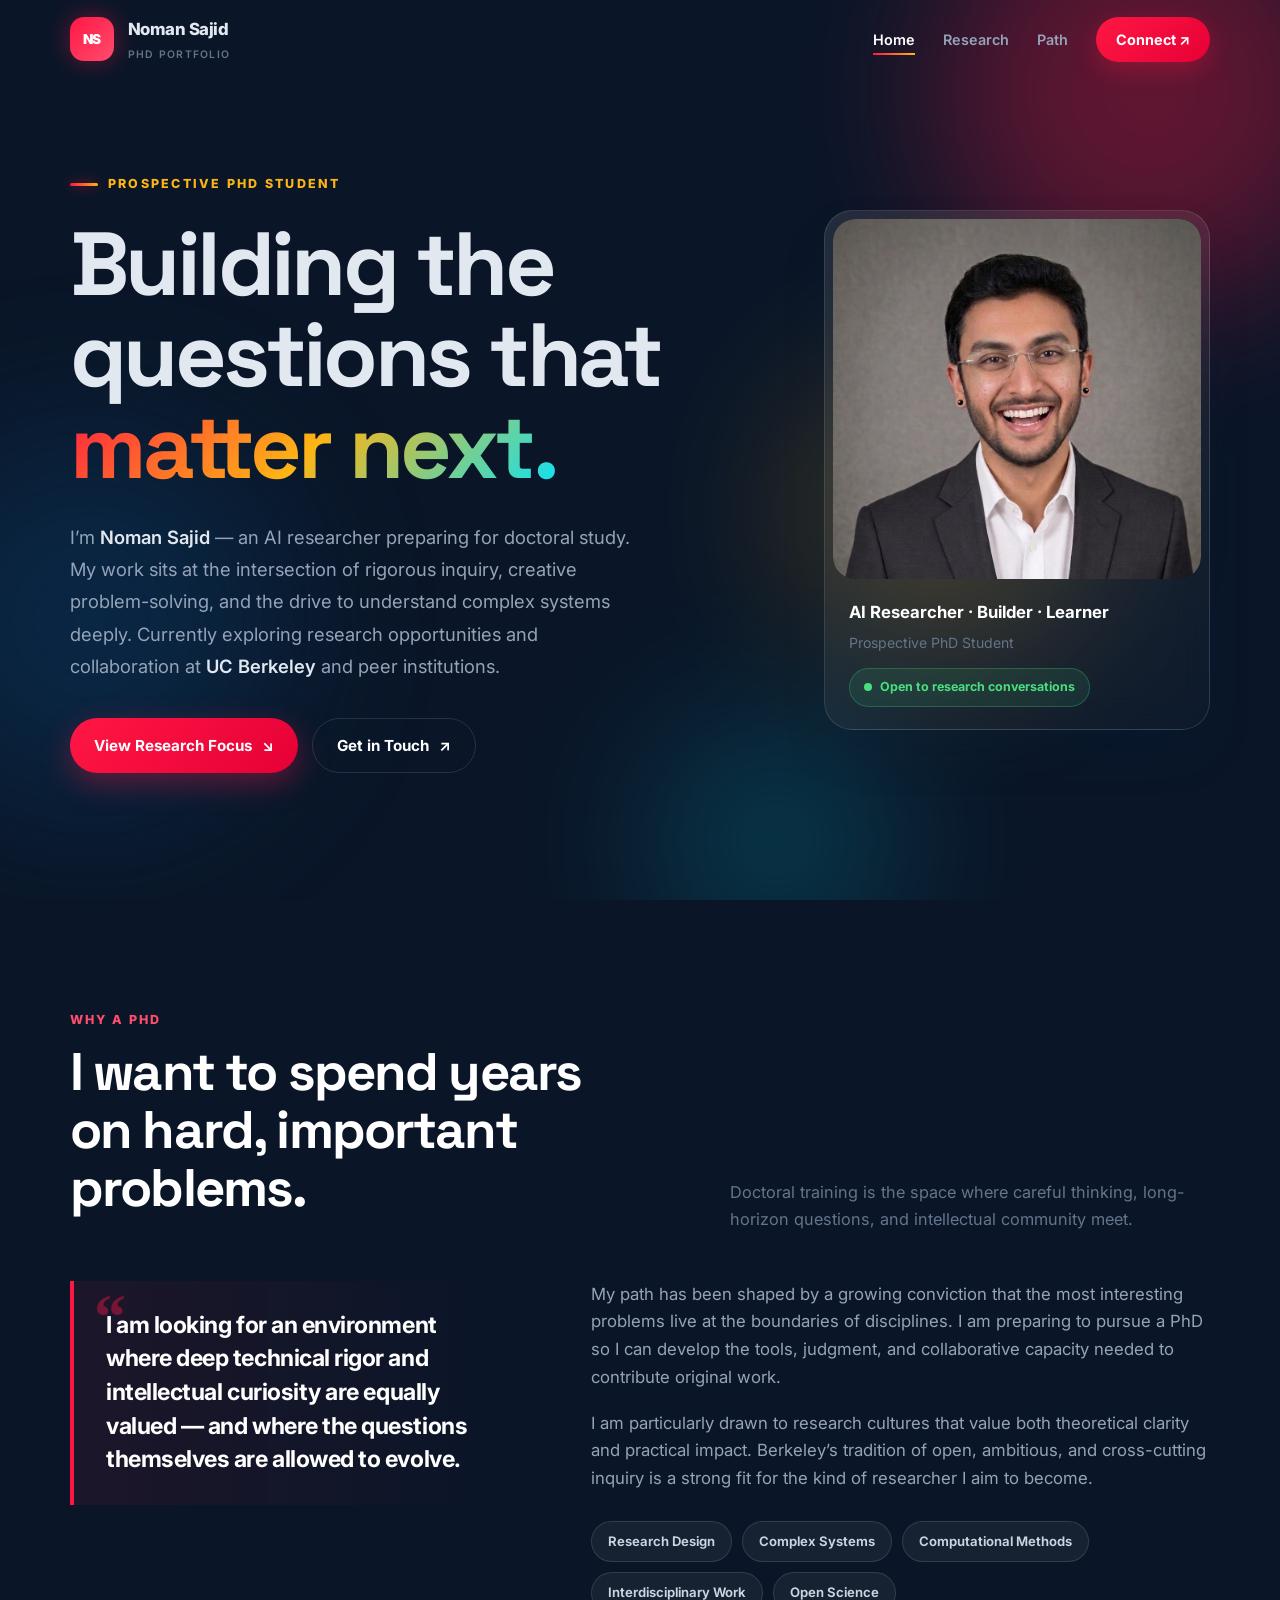
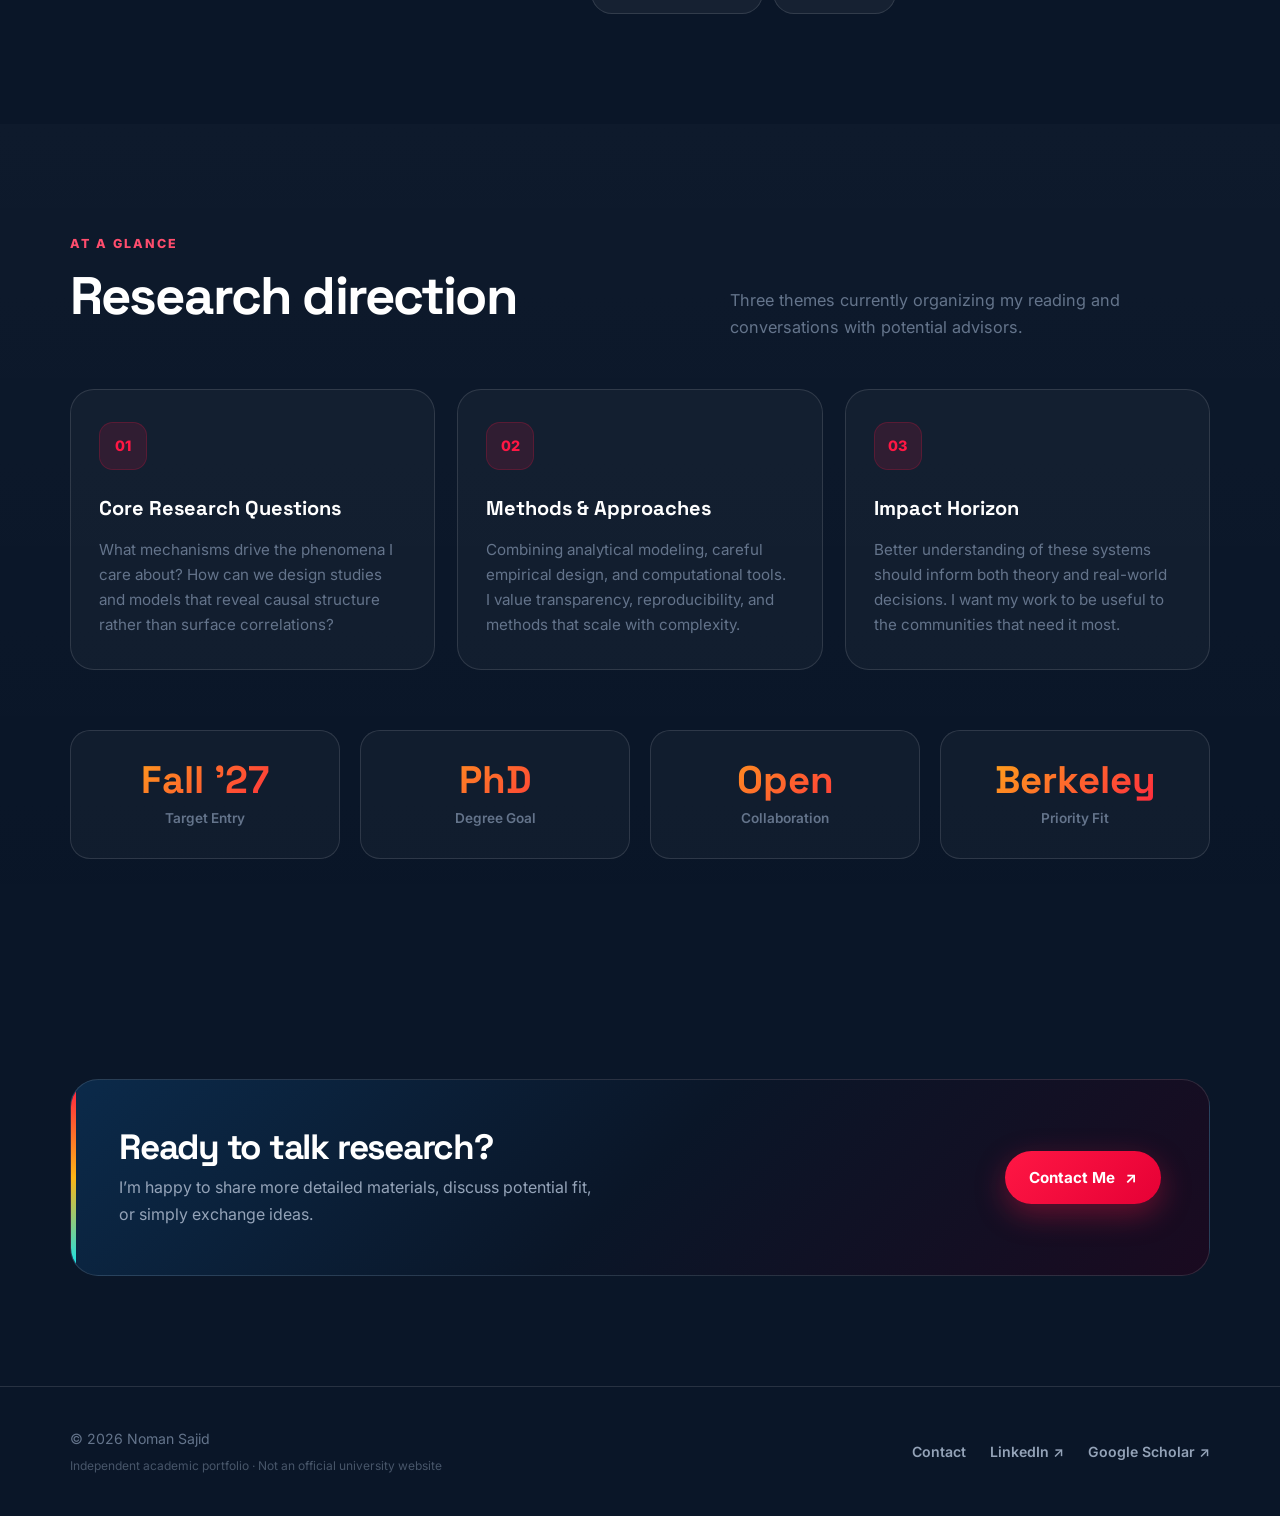
==== commit 56c3bf75: "index page page title change" ====
--- a/index.html
+++ b/index.html
@@ -5,7 +5,7 @@
   <meta name="viewport" content="width=device-width, initial-scale=1">
   <meta name="theme-color" content="#0a1628">
   <meta name="description" content="Academic research portfolio of Noman Sajid — Prospective PhD student focused on rigorous inquiry, collaboration, and graduate study.">
-  <title>Noman Sajid — Prospective PhD Researcher</title>
+  <title>Noman Sajid — Prospective PhD Student</title>
   <link rel="preconnect" href="https://fonts.googleapis.com">
   <link rel="preconnect" href="https://fonts.gstatic.com" crossorigin>
   <link href="https://fonts.googleapis.com/css2?family=Inter:wght@400;500;600;700;800;900&family=Space+Grotesk:wght@500;600;700&display=swap" rel="stylesheet">
--- a/styles.css
+++ b/styles.css
@@ -298,12 +298,15 @@
     justify-content: center;
     align-items: center;
     overflow: hidden;
+    border-radius: 22px;
 }
 
 .portrait img {
     width: 100%;
     height: 100%;
-    object-fit: contain; /* Ensures the whole picture is fully contained and visible */
+    object-fit: cover;     /* Fills the entire width and container bounds */
+    object-position: top;  /* Focuses/zooms starting from the top of the image */
+    border-radius: inherit; /* Inherits the rounded corners from the parent container */
 }
 .portrait svg { width: 100%; height: 100%; }
 .portrait-note { padding: 20px 16px 14px; }
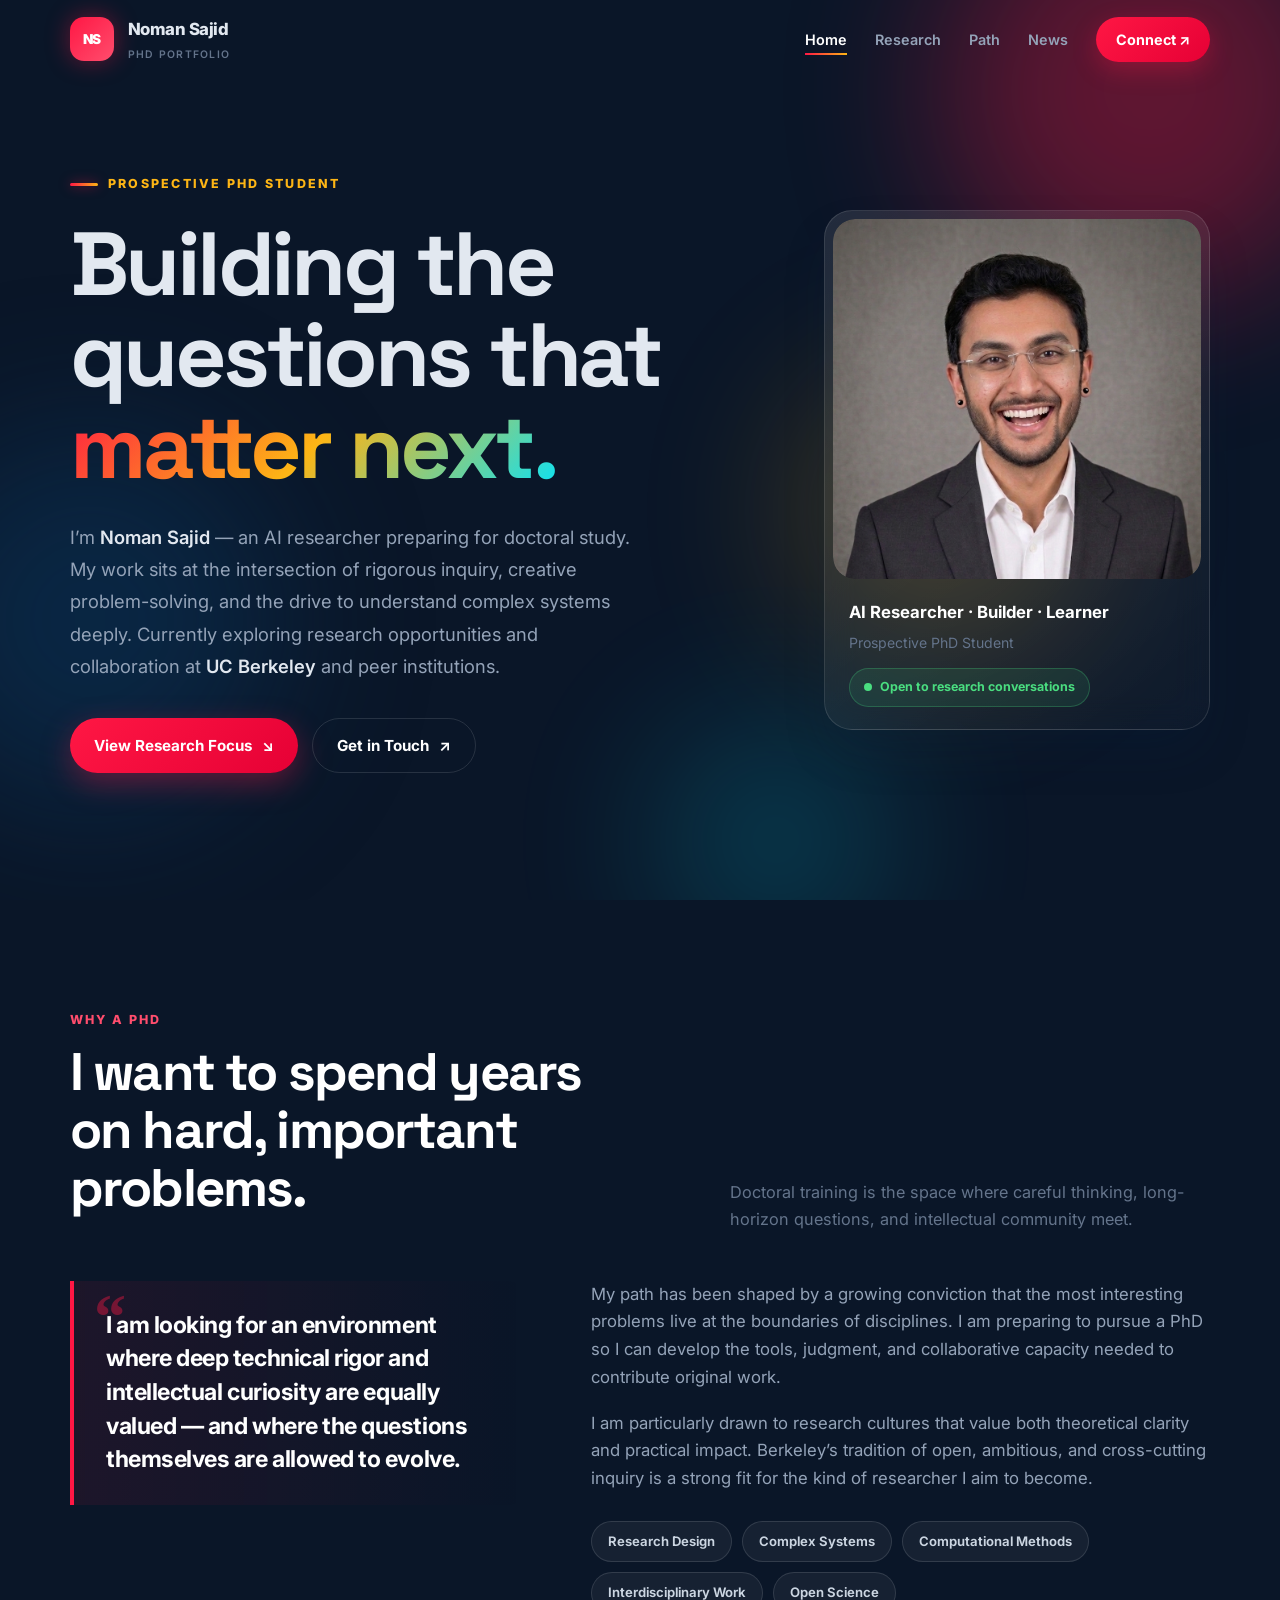
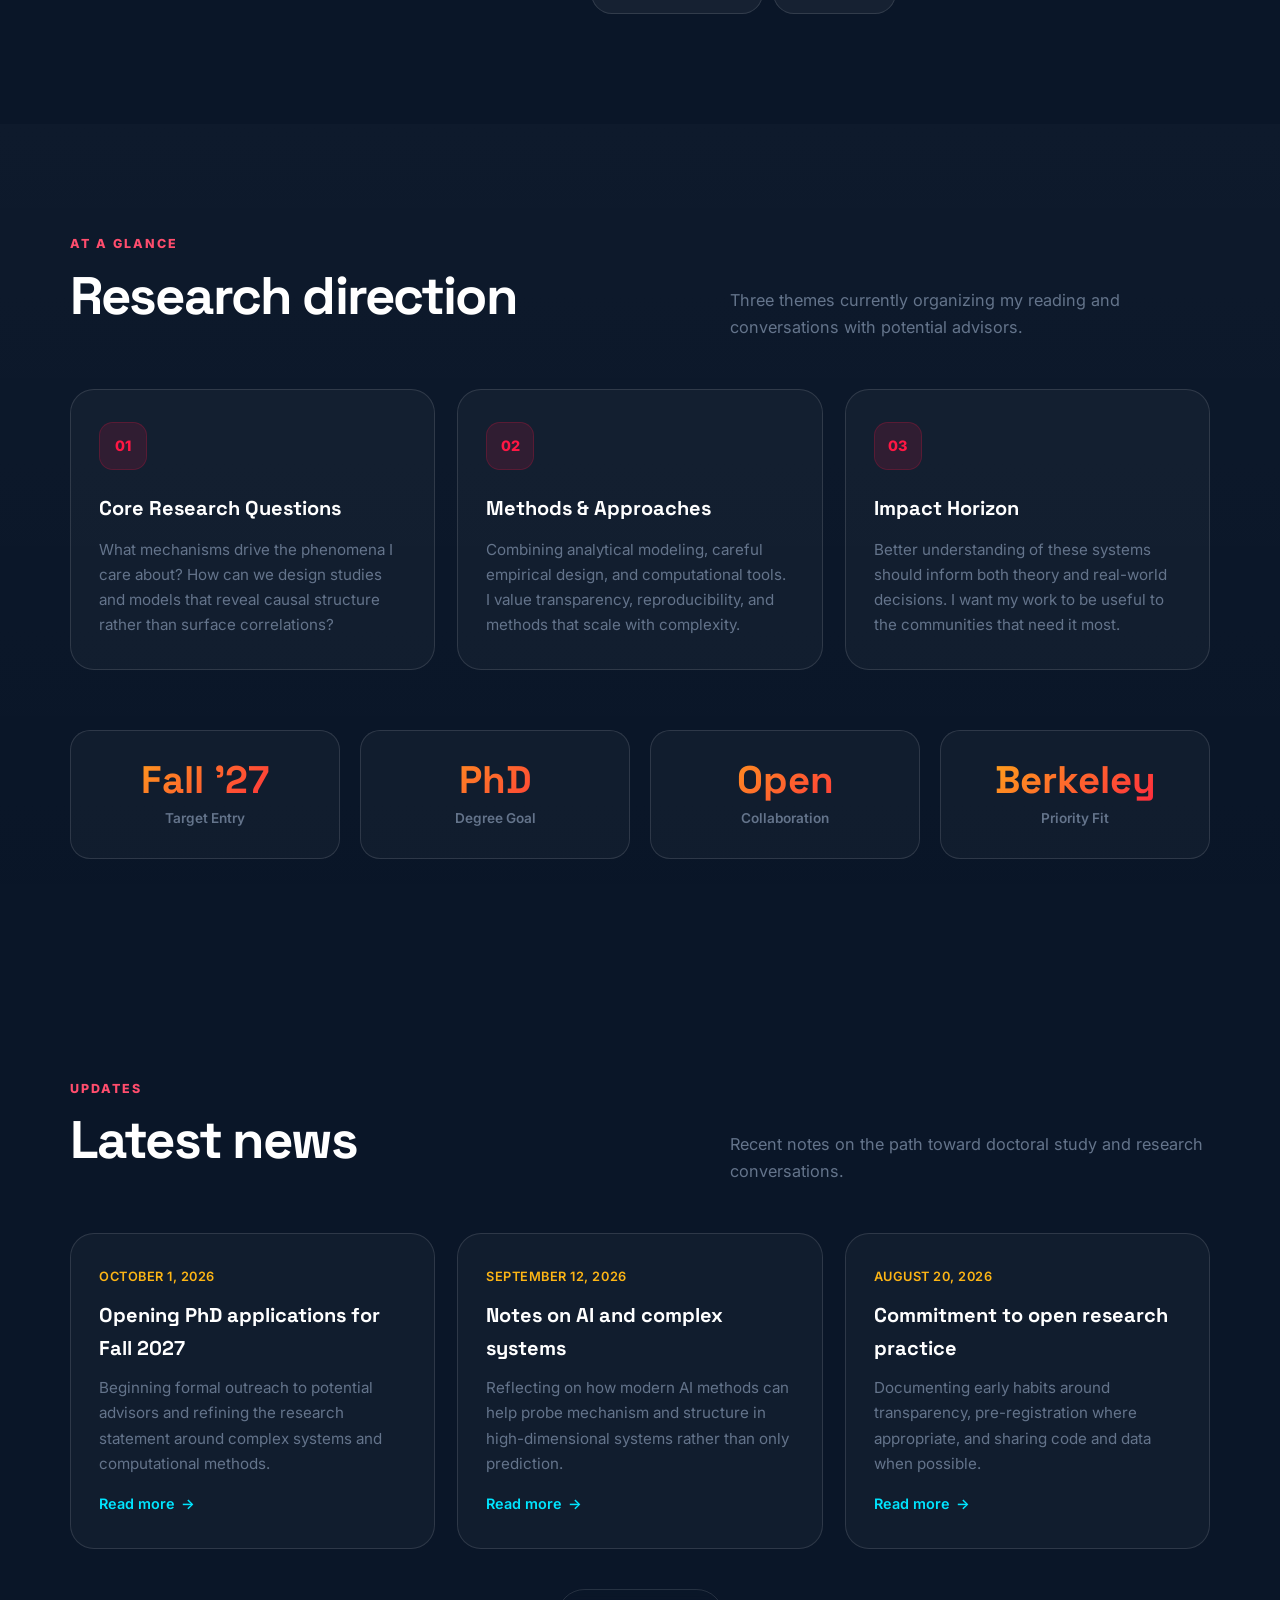
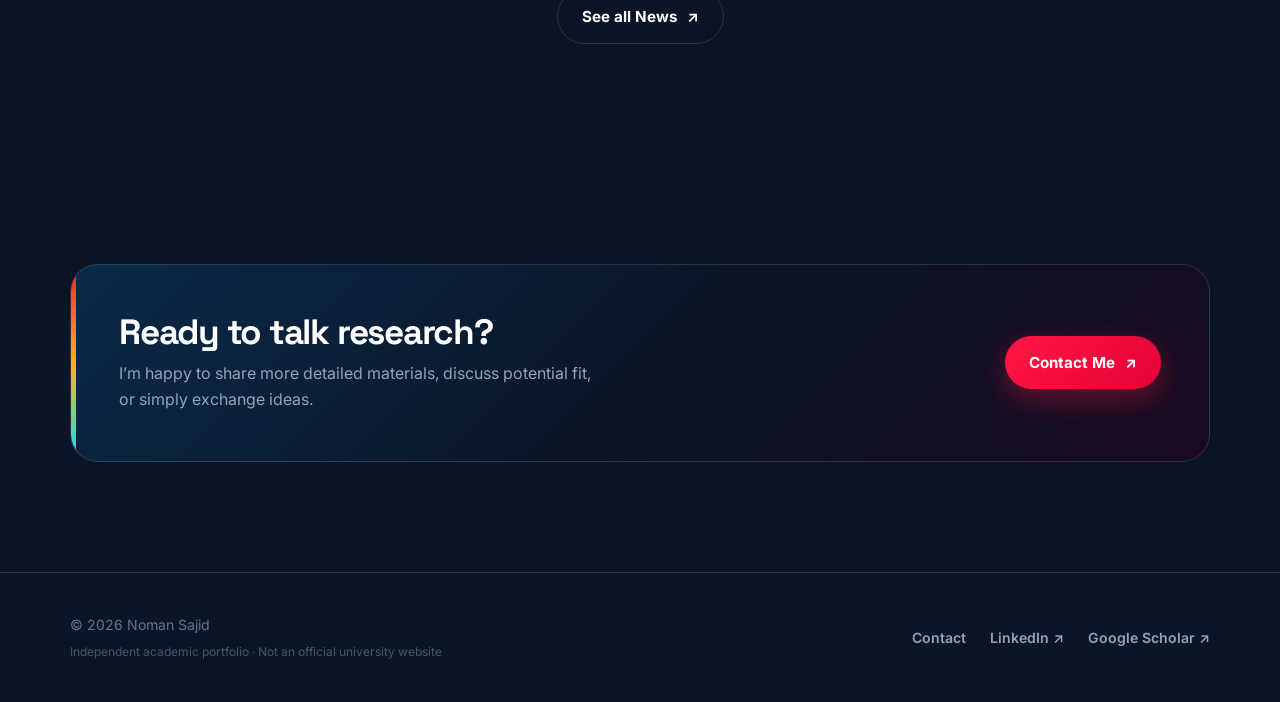
==== commit 88c2b2b4: "news added" ====
--- a/index.html
+++ b/index.html
@@ -30,6 +30,7 @@
         <a href="index.html" class="active">Home</a>
         <a href="research.html">Research</a>
         <a href="experience.html">Path</a>
+        <a href="news.html">News</a>
         <a href="contact.html" class="contact-link">Connect ↗</a>
       </nav>
     </div>
@@ -138,6 +139,41 @@
       </div>
     </section>
 
+    <section class="section" id="latest-news">
+      <div class="container">
+        <div class="section-head reveal">
+          <div>
+            <p class="section-kicker">Updates</p>
+            <h2>Latest news</h2>
+          </div>
+          <p class="section-intro">Recent notes on the path toward doctoral study and research conversations.</p>
+        </div>
+        <div class="cards">
+          <article class="research-card news-card reveal reveal-delay-1">
+            <time class="news-date" datetime="2026-10-01">October 1, 2026</time>
+            <h3>Opening PhD applications for Fall 2027</h3>
+            <p>Beginning formal outreach to potential advisors and refining the research statement around complex systems and computational methods.</p>
+            <a class="news-link" href="news-phd-applications.html">Read more <span aria-hidden="true">→</span></a>
+          </article>
+          <article class="research-card news-card reveal reveal-delay-2">
+            <time class="news-date" datetime="2026-09-12">September 12, 2026</time>
+            <h3>Notes on AI and complex systems</h3>
+            <p>Reflecting on how modern AI methods can help probe mechanism and structure in high-dimensional systems rather than only prediction.</p>
+            <a class="news-link" href="news-ai-complex-systems.html">Read more <span aria-hidden="true">→</span></a>
+          </article>
+          <article class="research-card news-card reveal reveal-delay-3">
+            <time class="news-date" datetime="2026-08-20">August 20, 2026</time>
+            <h3>Commitment to open research practice</h3>
+            <p>Documenting early habits around transparency, pre-registration where appropriate, and sharing code and data when possible.</p>
+            <a class="news-link" href="news-open-science.html">Read more <span aria-hidden="true">→</span></a>
+          </article>
+        </div>
+        <div class="news-all-wrap reveal">
+          <a class="btn btn-secondary" href="news.html">See all News <span aria-hidden="true">↗</span></a>
+        </div>
+      </div>
+    </section>
+
     <section class="section">
       <div class="container">
         <div class="cta-banner reveal">
--- a/styles.css
+++ b/styles.css
@@ -953,3 +953,81 @@
   }
   .reveal { opacity: 1; transform: none; }
 }
+
+/* —— News —— */
+.news-card .news-date,
+.news-list-item .news-date,
+.news-article .news-date {
+  display: block;
+  font-size: 0.8rem;
+  font-weight: 600;
+  letter-spacing: 0.04em;
+  text-transform: uppercase;
+  color: var(--gold);
+  margin-bottom: 12px;
+}
+.news-card h3 { margin-bottom: 10px; }
+.news-link {
+  display: inline-flex;
+  align-items: center;
+  gap: 6px;
+  margin-top: 16px;
+  font-size: 0.9rem;
+  font-weight: 600;
+  color: var(--cyan);
+  transition: color 0.2s, gap 0.2s;
+}
+.news-link:hover { color: var(--gold); gap: 10px; }
+.news-all-wrap {
+  margin-top: 40px;
+  text-align: center;
+}
+.news-list {
+  display: flex;
+  flex-direction: column;
+  gap: 28px;
+  max-width: 820px;
+}
+.news-list-item {
+  padding: 28px 32px;
+  background: rgba(255,255,255,0.03);
+  border: 1px solid var(--glass-border);
+  border-radius: var(--radius);
+  transition: border-color 0.3s, transform 0.3s;
+}
+.news-list-item:hover {
+  border-color: rgba(255, 23, 68, 0.35);
+  transform: translateY(-4px);
+}
+.news-list-item h2 {
+  font-family: 'Space Grotesk', sans-serif;
+  font-size: 1.35rem;
+  color: white;
+  margin-bottom: 10px;
+}
+.news-list-item h2 a:hover { color: var(--gold); }
+.news-list-item p {
+  color: var(--muted);
+  font-size: 0.95rem;
+  margin-bottom: 4px;
+}
+.news-article { padding-top: 140px; }
+.news-article-inner { max-width: 720px; }
+.news-article .page-title { margin: 8px 0 28px; }
+.news-body {
+  color: #cbd5e1;
+  font-size: 1.05rem;
+  line-height: 1.75;
+}
+.news-body p { margin-bottom: 1.25em; }
+.news-body .btn { margin-top: 8px; }
+.news-back {
+  margin-top: 48px;
+  padding-top: 24px;
+  border-top: 1px solid var(--glass-border);
+  font-size: 0.95rem;
+  font-weight: 600;
+}
+.news-back a:hover { color: var(--gold); }
+.section-kicker a { color: inherit; }
+.section-kicker a:hover { color: var(--gold); }
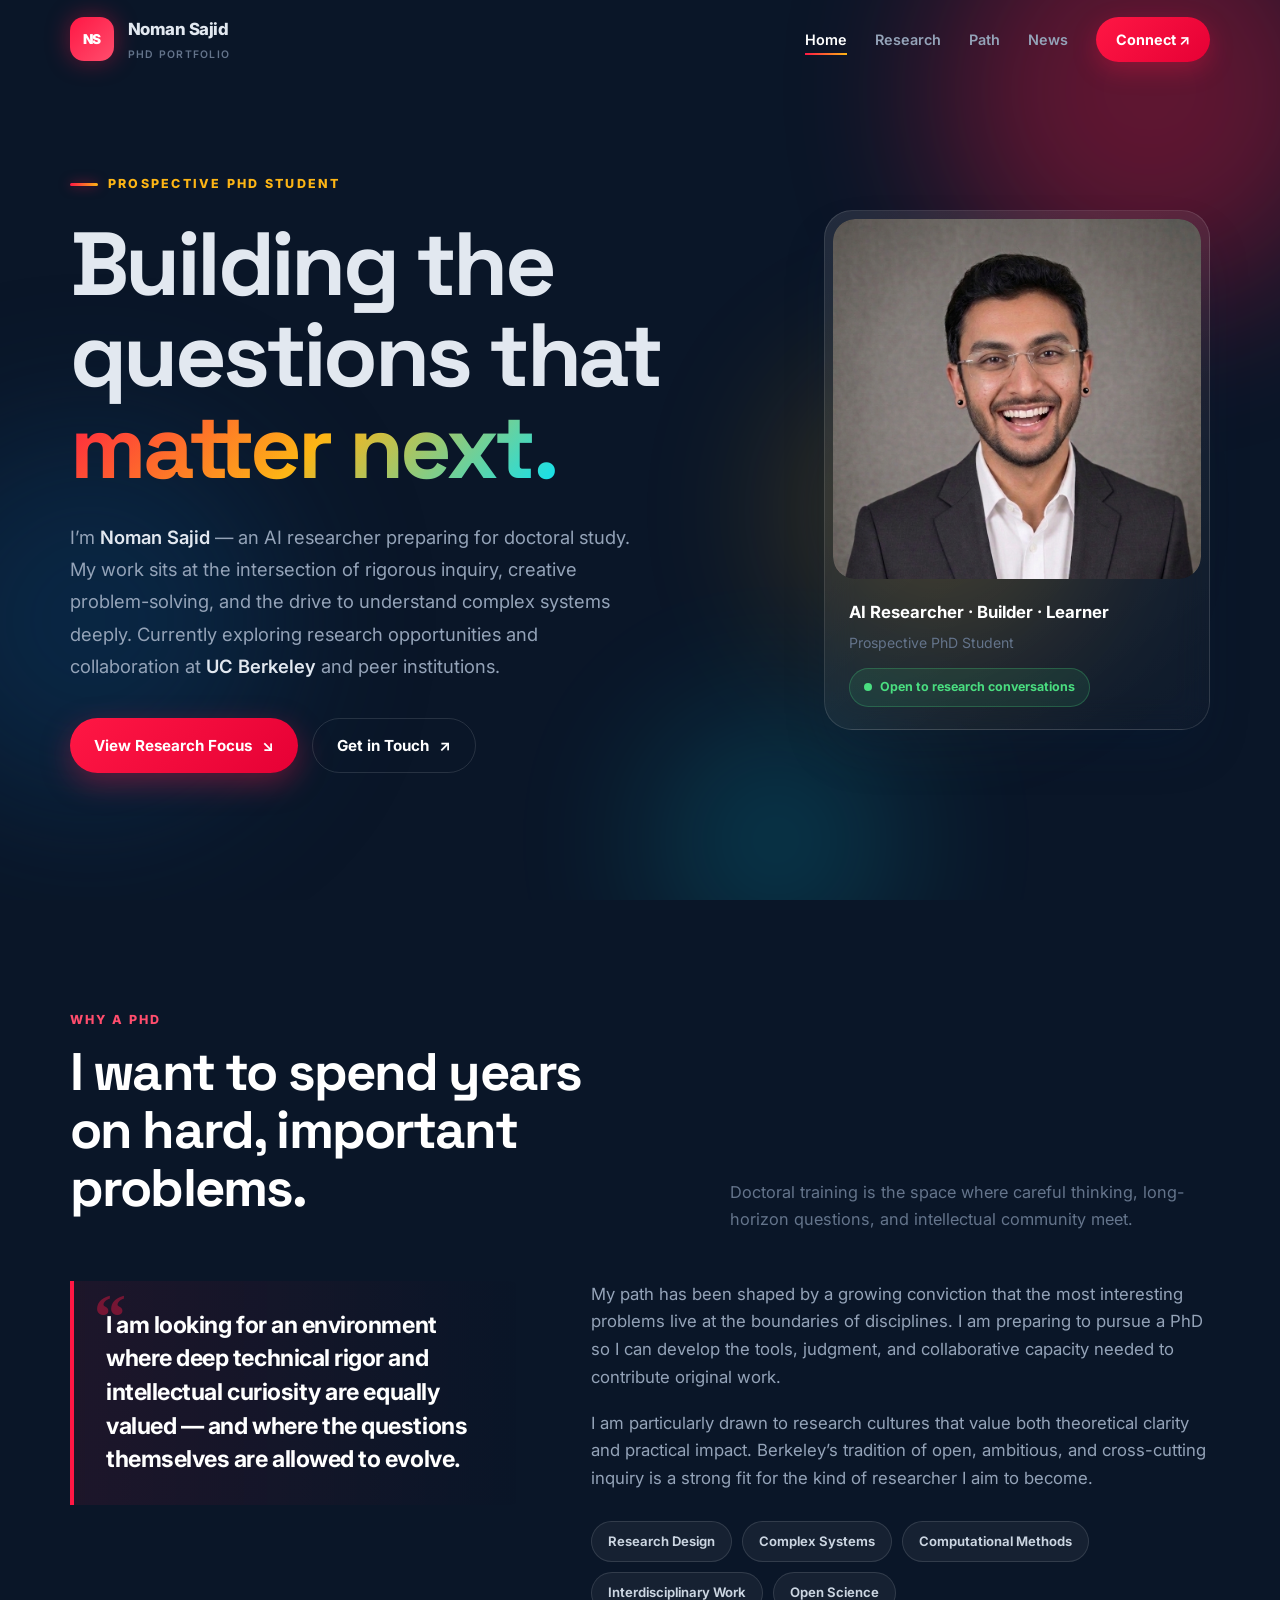
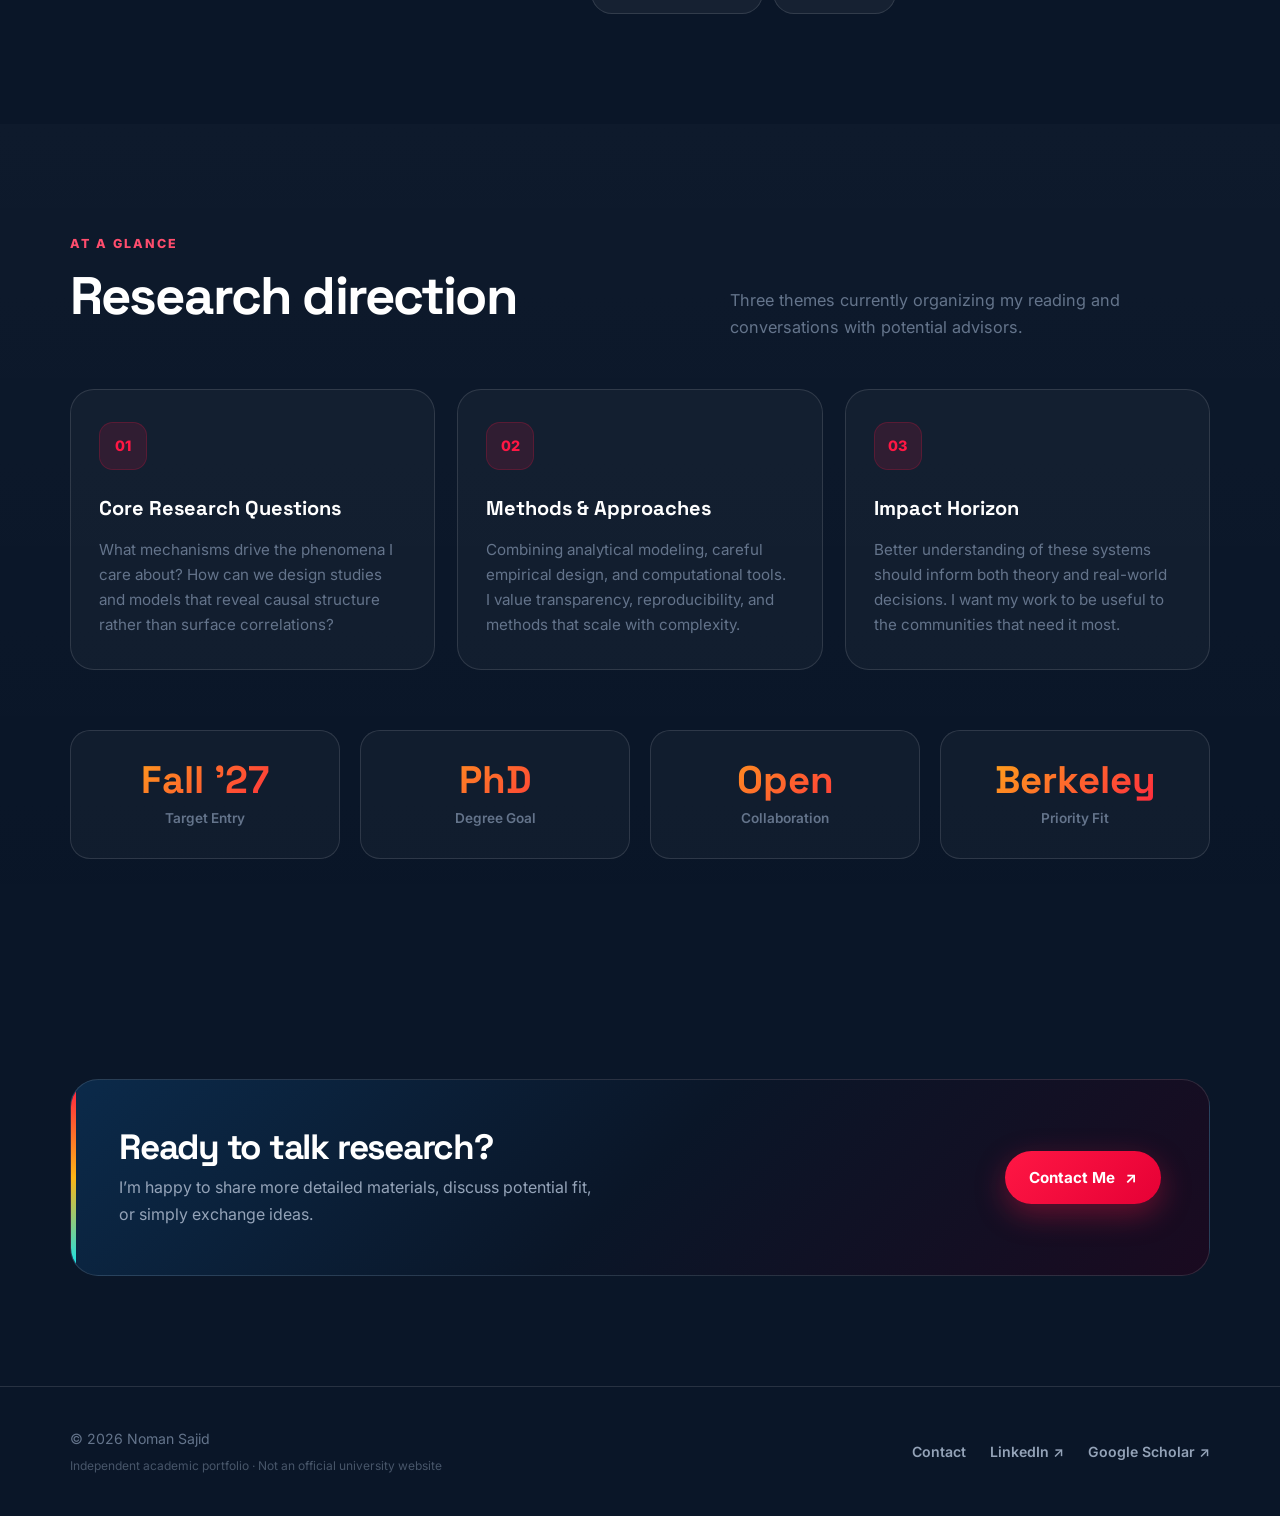
==== commit 4c1e9f52: "commented the news section from index page." ====
--- a/index.html
+++ b/index.html
@@ -138,7 +138,7 @@
         </div>
       </div>
     </section>
-
+<!--
     <section class="section" id="latest-news">
       <div class="container">
         <div class="section-head reveal">
@@ -173,7 +173,7 @@
         </div>
       </div>
     </section>
-
+-->
     <section class="section">
       <div class="container">
         <div class="cta-banner reveal">
--- a/styles.css
+++ b/styles.css
@@ -398,6 +398,16 @@
 .reveal-delay-1 { transition-delay: 0.1s; }
 .reveal-delay-2 { transition-delay: 0.2s; }
 .reveal-delay-3 { transition-delay: 0.3s; }
+.reveal-delay-4 { transition-delay: 0.4s; }
+.reveal-delay-5 { transition-delay: 0.5s; }
+.reveal-delay-6 { transition-delay: 0.6s; }
+.reveal-delay-7 { transition-delay: 0.7s; }
+.reveal-delay-8 { transition-delay: 0.8s; }
+.reveal-delay-9 { transition-delay: 0.9s; }
+.reveal-delay-10 { transition-delay: 0.10s; }
+.reveal-delay-11 { transition-delay: 0.11s; }
+.reveal-delay-12 { transition-delay: 0.12s; }
+.reveal-delay-13 { transition-delay: 0.13s; }
 
 .about-grid {
   display: grid;
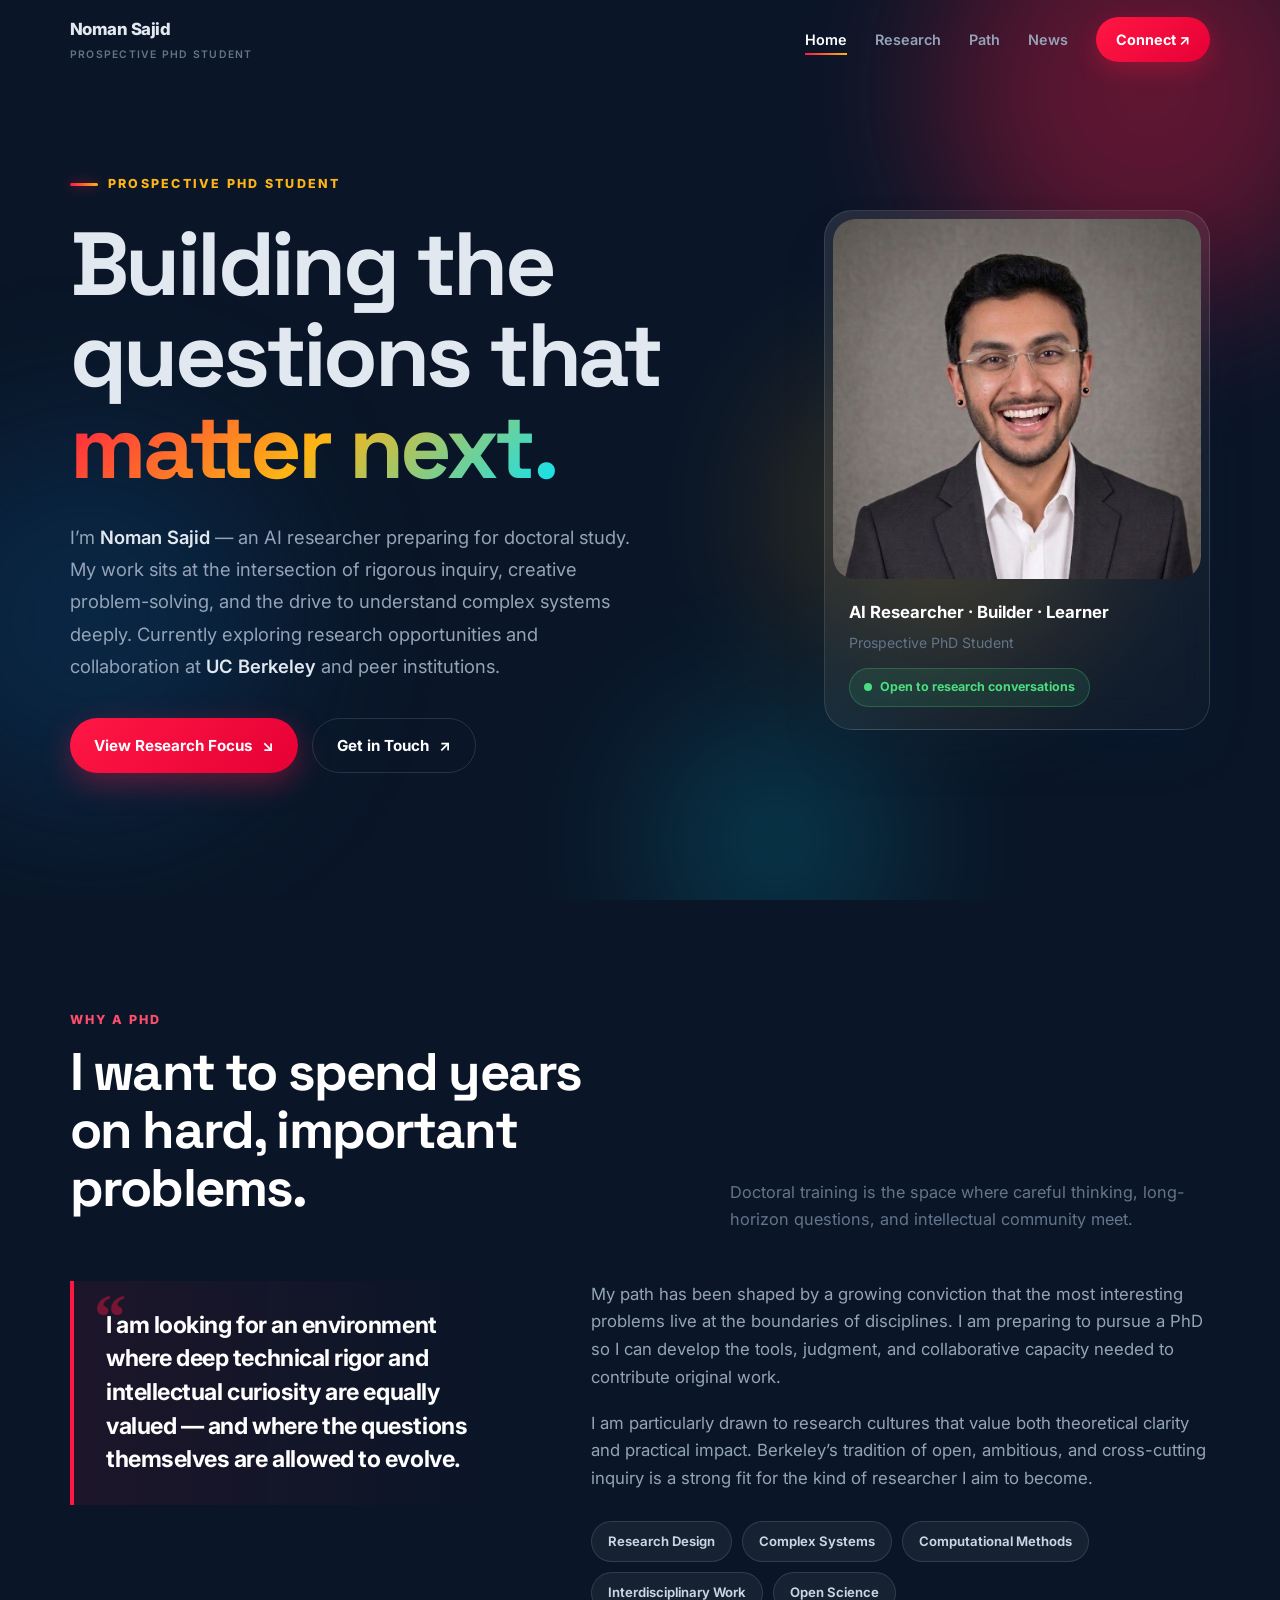
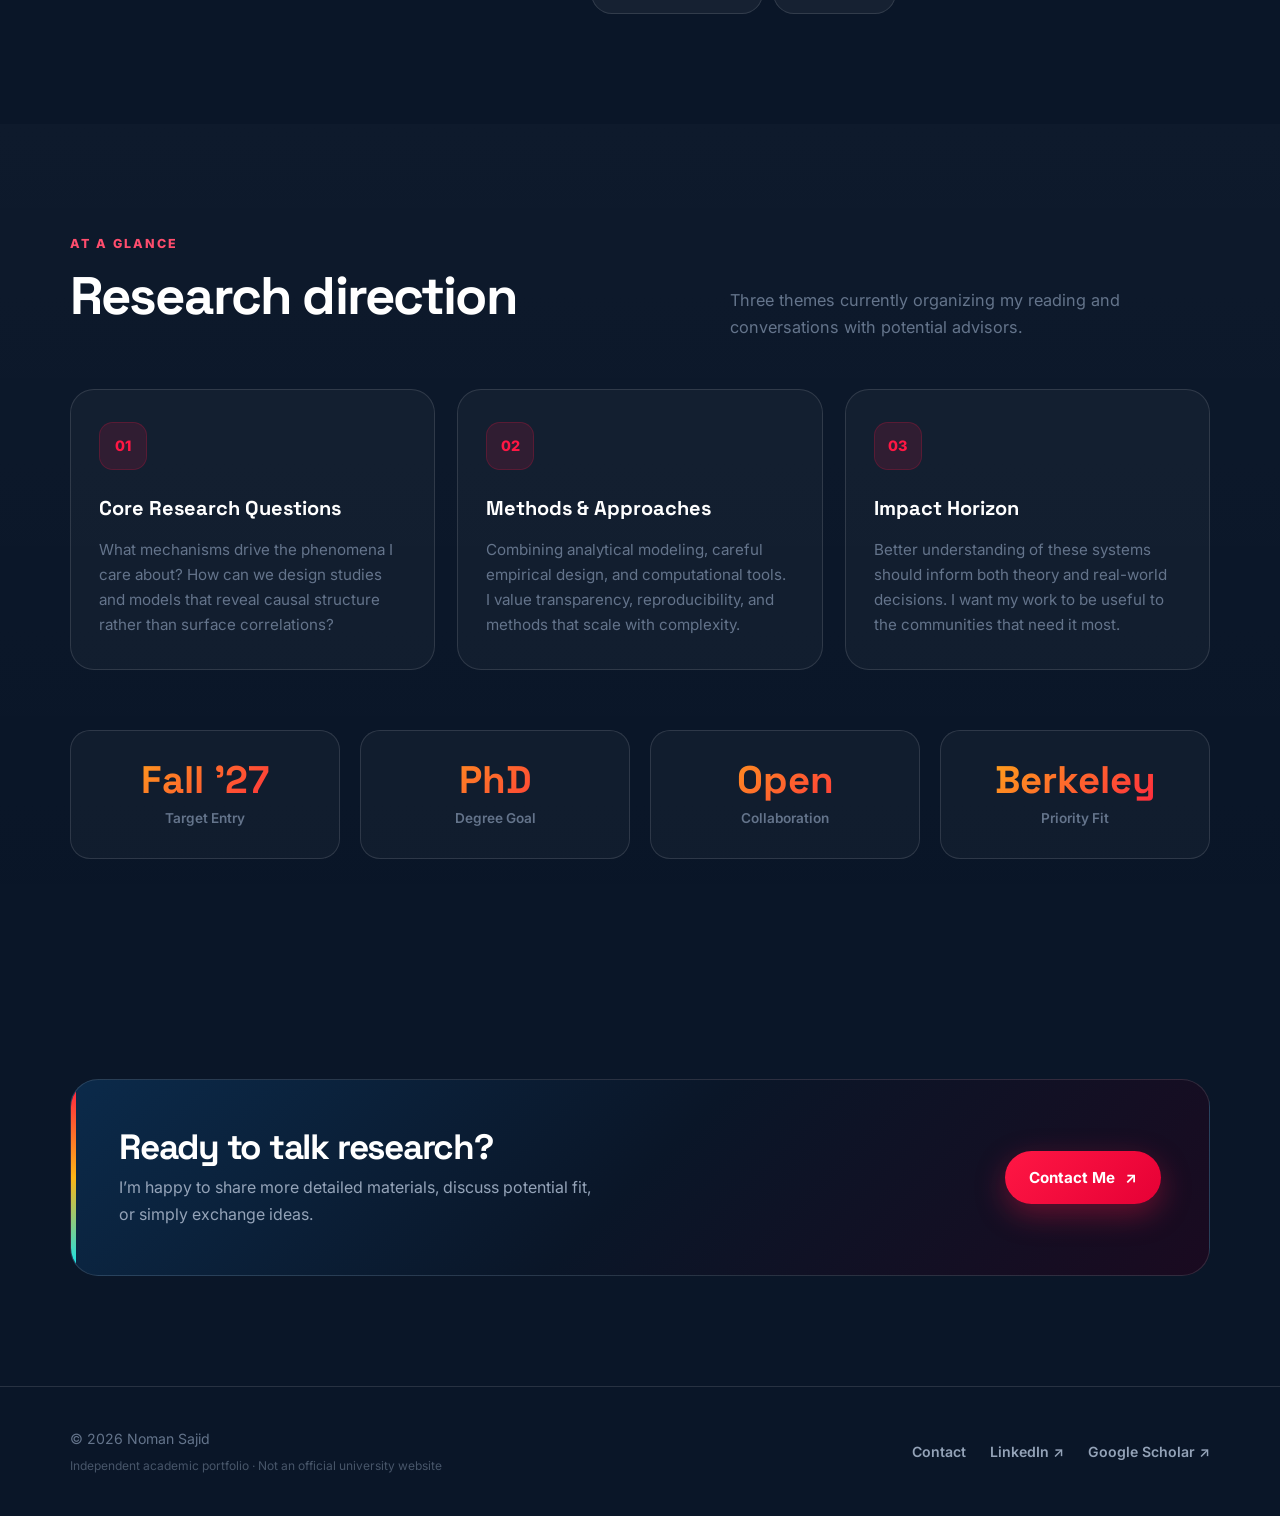
==== commit 9f1f2641: "removed the brand logo and fixed the heading" ====
--- a/index.html
+++ b/index.html
@@ -22,8 +22,8 @@
   <header class="topbar" id="topbar">
     <div class="container nav">
       <a class="brand" href="index.html" aria-label="Noman Sajid home">
-        <span class="brand-mark">NS</span>
-        <span class="brand-name">Noman Sajid<small>PhD Portfolio</small></span>
+        <!-- <span class="brand-mark">NS</span> -->
+        <span class="brand-name">Noman Sajid<small>Prospective PhD Student</small></span>
       </a>
       <button class="menu-toggle" id="menuToggle" aria-expanded="false" aria-controls="navLinks">Menu</button>
       <nav class="nav-links" id="navLinks" aria-label="Main navigation">
--- a/styles.css
+++ b/styles.css
@@ -398,16 +398,6 @@
 .reveal-delay-1 { transition-delay: 0.1s; }
 .reveal-delay-2 { transition-delay: 0.2s; }
 .reveal-delay-3 { transition-delay: 0.3s; }
-.reveal-delay-4 { transition-delay: 0.4s; }
-.reveal-delay-5 { transition-delay: 0.5s; }
-.reveal-delay-6 { transition-delay: 0.6s; }
-.reveal-delay-7 { transition-delay: 0.7s; }
-.reveal-delay-8 { transition-delay: 0.8s; }
-.reveal-delay-9 { transition-delay: 0.9s; }
-.reveal-delay-10 { transition-delay: 0.10s; }
-.reveal-delay-11 { transition-delay: 0.11s; }
-.reveal-delay-12 { transition-delay: 0.12s; }
-.reveal-delay-13 { transition-delay: 0.13s; }
 
 .about-grid {
   display: grid;
@@ -1041,3 +1031,22 @@
 .news-back a:hover { color: var(--gold); }
 .section-kicker a { color: inherit; }
 .section-kicker a:hover { color: var(--gold); }
+
+/* —— Publication / project detail —— */
+.pub-meta {
+  display: flex;
+  flex-direction: column;
+  gap: 6px;
+  margin: -12px 0 28px;
+  color: var(--muted);
+  font-size: 0.95rem;
+}
+.pub-meta .venue { color: var(--gold-soft); font-weight: 600; }
+.pub-item h3 a:hover { color: var(--gold); }
+.pub-detail-links {
+  display: flex;
+  flex-wrap: wrap;
+  gap: 12px;
+  margin-top: 8px;
+}
+.pub-item .news-link { margin-top: 12px; }
